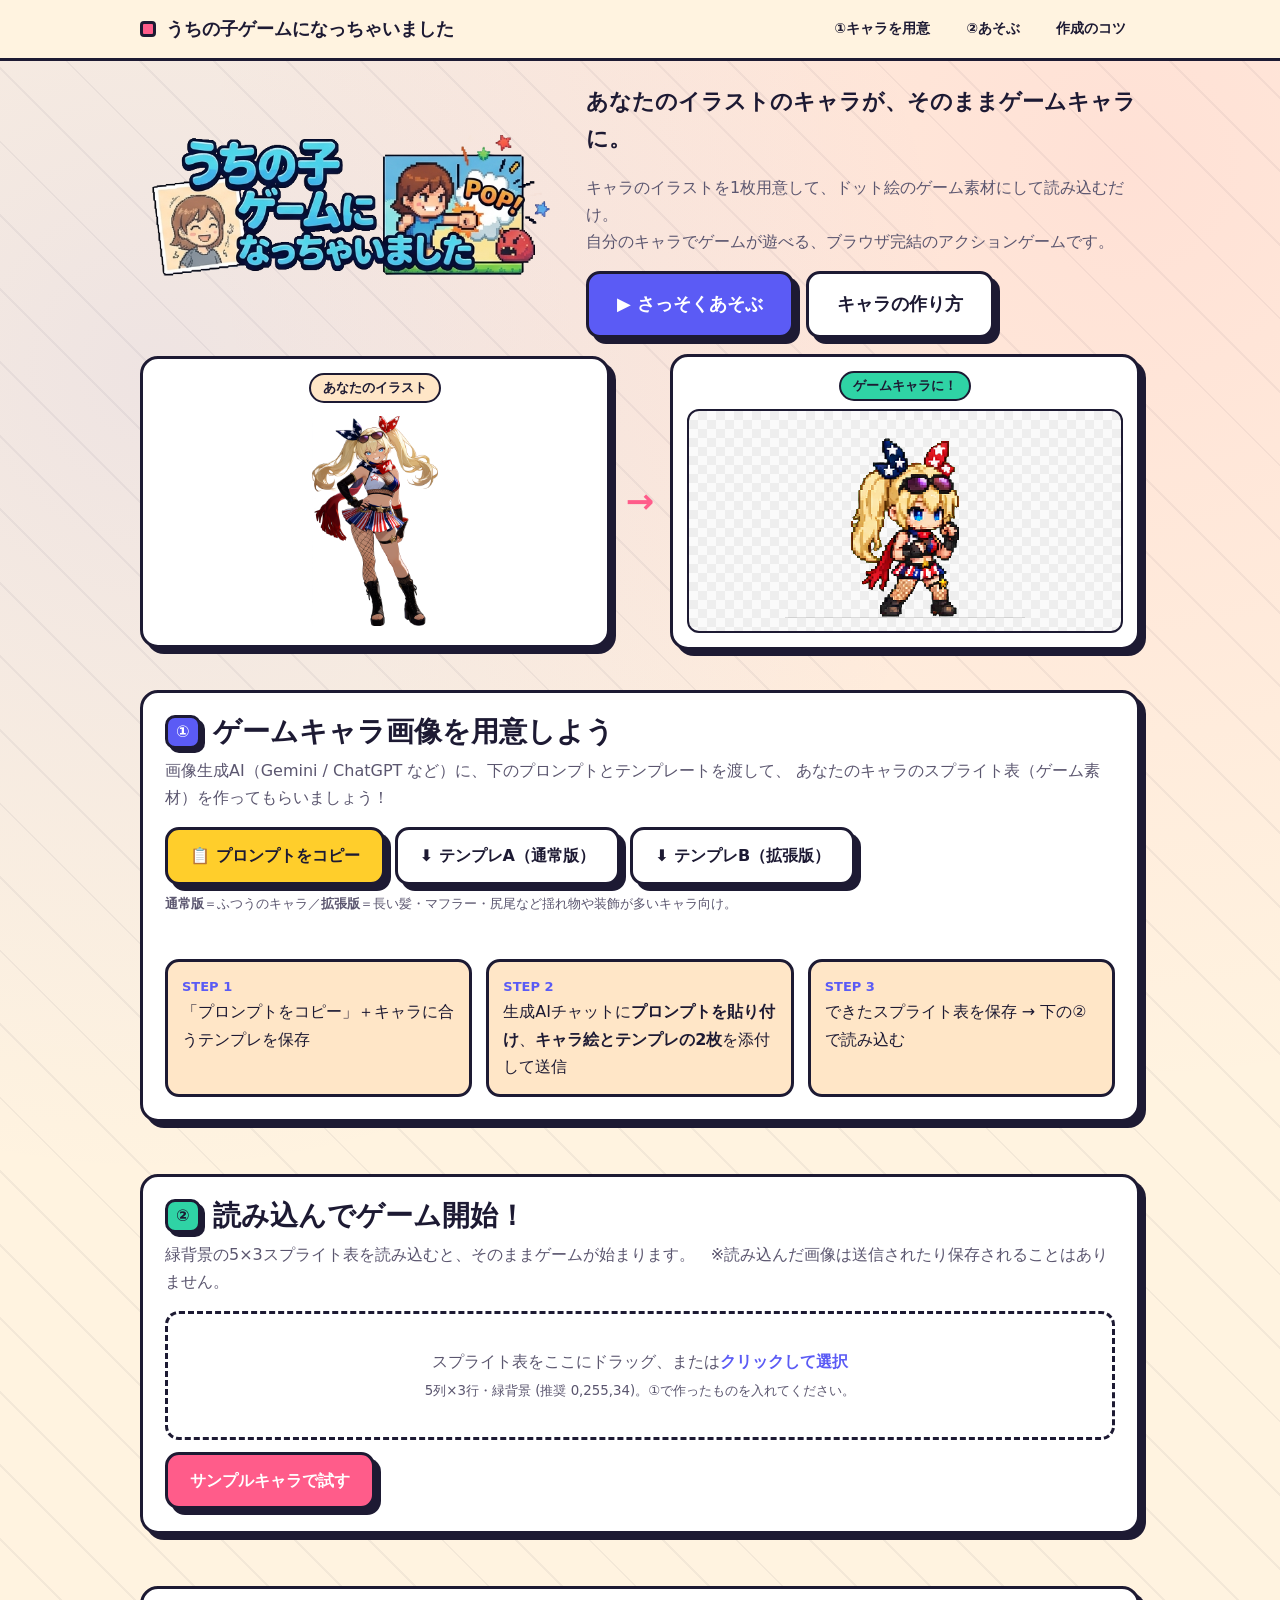
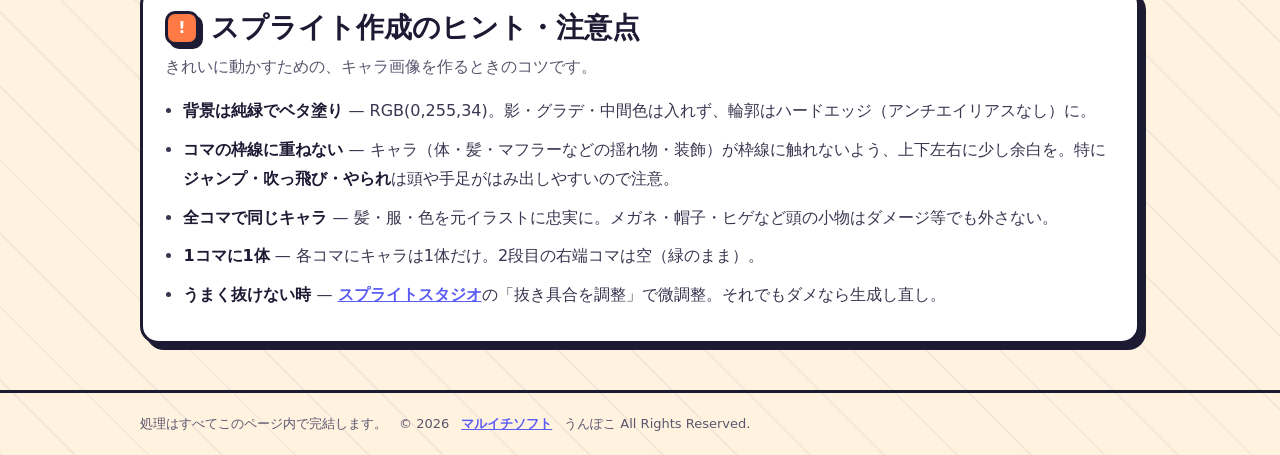
==== index.html @ a459fc70 "Initial commit: うちの子ゲームになっちゃいました ブラウザ完結のスプライト抽出型アクションゲーム＋スプライトスタジオ。 ES module 構成。スマホ向けタッチ操作パッド対応。  C" ====
<!DOCTYPE html>
<html lang="ja">
<head>
<meta charset="UTF-8">
<meta name="viewport" content="width=device-width, initial-scale=1.0">
<title>うちの子ゲームになっちゃいました</title>
<link rel="stylesheet" href="theme.css">
</head>
<body>

<!-- ===== ヘッダ ===== -->
<header class="topbar" id="siteHeader">
  <div class="wrap">
    <div class="brand"><span class="dot"></span>うちの子ゲームになっちゃいました</div>
    <nav class="nav">
      <a href="#prepare">①キャラを用意</a>
      <a href="#play">②あそぶ</a>
      <a href="#help">作成のコツ</a>
    </nav>
  </div>
</header>

<!-- ===== ランディング（読み込み前） ===== -->
<main id="landing">
  <!-- ヒーロー -->
  <section class="hero"><div class="wrap">
    <div class="hero-top">
      <div id="heroLogo">
        <div class="hero-logo-fallback"><span class="a">うちの子</span><span class="b">ゲームになっちゃいました</span></div>
      </div>
      <div class="hero-copy">
        <div class="tag">あなたのイラストのキャラが、そのままゲームキャラに。</div>
        <p class="muted">
          キャラのイラストを1枚用意して、ドット絵のゲーム素材にして読み込むだけ。<br>
          自分のキャラでゲームが遊べる、ブラウザ完結のアクションゲームです。
        </p>
        <div class="hero-cta">
          <a href="#play" class="btn blue lg">▶ さっそくあそぶ</a>
          <a href="#prepare" class="btn ghost lg">キャラの作り方</a>
        </div>
      </div>
    </div>

    <div class="ba">
      <div class="ba-card"><span class="label">あなたのイラスト</span>
        <div id="heroIllust" class="ba-illust">（見本イラスト）</div>
      </div>
      <div class="ba-arrow">→</div>
      <div class="ba-card after"><span class="label">ゲームキャラに！</span>
        <div class="ba-stage"><canvas id="heroSprite" width="240" height="220"></canvas></div>
      </div>
    </div>
  </div></section>

  <!-- ① キャラ画像を用意しよう -->
  <section id="prepare"><div class="wrap">
    <div class="card">
      <div class="sec-head"><span class="badge">①</span><h2>ゲームキャラ画像を用意しよう</h2></div>
      <p class="muted" style="margin-top:4px">
        画像生成AI（Gemini / ChatGPT など）に、下のプロンプトとテンプレートを渡して、
        あなたのキャラのスプライト表（ゲーム素材）を作ってもらいましょう！
      </p>
      <div class="btnrow">
        <button id="copyPromptLand" class="btn">📋 プロンプトをコピー</button>
        <button id="dlTplA" class="btn ghost">⬇ テンプレA（通常版）</button>
        <button id="dlTplB" class="btn ghost">⬇ テンプレB（拡張版）</button>
      </div>
      <p class="muted" style="font-size:13px;margin-top:8px">
        <b>通常版</b>＝ふつうのキャラ／<b>拡張版</b>＝長い髪・マフラー・尻尾など揺れ物や装飾が多いキャラ向け。</p>
      <div id="landStatus" class="status"></div>
      <div class="steps">
        <div class="step"><div class="n">STEP 1</div>「プロンプトをコピー」＋キャラに合うテンプレを保存</div>
        <div class="step"><div class="n">STEP 2</div>生成AIチャットに<b>プロンプトを貼り付け</b>、<b>キャラ絵とテンプレの2枚</b>を添付して送信</div>
        <div class="step"><div class="n">STEP 3</div>できたスプライト表を保存 → 下の②で読み込む</div>
      </div>
    </div>
  </div></section>

  <!-- ② 読み込んでゲーム開始 -->
  <section id="play"><div class="wrap">
    <div class="card">
      <div class="sec-head"><span class="badge" style="background:var(--mint);color:var(--ink)">②</span><h2>読み込んでゲーム開始！</h2></div>
      <p class="muted" style="margin-top:4px">緑背景の5×3スプライト表を読み込むと、そのままゲームが始まります。　※読み込んだ画像は送信されたり保存されることはありません。</p>
      <div id="drop" class="drop" style="margin-top:12px">
        スプライト表をここにドラッグ、または<b>クリックして選択</b><br>
        <small>5列×3行・緑背景 (推奨 0,255,34)。①で作ったものを入れてください。</small>
      </div>
      <input type="file" id="file" accept="image/*">
      <div style="margin-top:12px"><button id="useDefault" class="btn pink">サンプルキャラで試す</button></div>
    </div>
  </div></section>

  <!-- スプライト作成のヒント -->
  <section id="help"><div class="wrap">
    <div class="card">
      <div class="sec-head"><span class="badge" style="background:var(--coral)">!</span><h2>スプライト作成のヒント・注意点</h2></div>
      <p class="muted" style="margin-top:2px">きれいに動かすための、キャラ画像を作るときのコツです。</p>
      <ul class="tips">
        <li><b>背景は純緑でベタ塗り</b> — RGB(0,255,34)。影・グラデ・中間色は入れず、輪郭はハードエッジ（アンチエイリアスなし）に。</li>
        <li><b>コマの枠線に重ねない</b> — キャラ（体・髪・マフラーなどの揺れ物・装飾）が枠線に触れないよう、上下左右に少し余白を。特に<b>ジャンプ・吹っ飛び・やられ</b>は頭や手足がはみ出しやすいので注意。</li>
        <li><b>全コマで同じキャラ</b> — 髪・服・色を元イラストに忠実に。メガネ・帽子・ヒゲなど頭の小物はダメージ等でも外さない。</li>
        <li><b>1コマに1体</b> — 各コマにキャラは1体だけ。2段目の右端コマは空（緑のまま）。</li>
        <li><b>うまく抜けない時</b> — <a href="studio.html">スプライトスタジオ</a>の「抜き具合を調整」で微調整。それでもダメなら生成し直し。</li>
      </ul>
    </div>
  </div></section>
</main>

<!-- ===== ゲーム画面（読み込み後に表示） ===== -->
<div id="stageWrap"><div class="wrap">
  <canvas id="stage" width="800" height="450"></canvas>
  <div class="game-hint">
    <span class="key">←</span><span class="key">→</span> 移動
    <span class="key">↑</span> ジャンプ
    <span class="key">↓</span> しゃがみ
    <span class="key">Z</span> 弱
    <span class="key">X</span> 強
    <span class="key">P</span> 練習
    <span class="key">M</span> ミュート
    <span class="key">Esc</span> メニュー
  </div>
</div></div>

<footer class="foot" id="siteFooter"><div class="wrap">
  <span>処理はすべてこのページ内で完結します。</span>
  © 2026 <a href="https://ichinoji-maruichi.github.io/">マルイチソフト</a>うんぽこ All Rights Reserved.
</div></footer>

<script type="module" src="src/main.js"></script>
<script type="module" src="src/landing.js"></script>
</body>
</html>
---- theme.css ----
/* ===================== ネオレトロ・デザインシステム ===================== */
/* ポップ&カラフル + 太い輪郭 + ハードシャドウ（ネオブルータリズム寄り） */
:root{
  --bg:#fff3e0;            /* 温かいクリーム */
  --bg2:#ffe6c7;
  --ink:#1d1a33;           /* 近黒（輪郭・文字） */
  --card:#ffffff;
  --accent:#5b5bf5;        /* 青紫 */
  --accent2:#ff5c8a;       /* ピンク */
  --accent3:#ffce2b;       /* イエロー */
  --mint:#2fd3a5;          /* ミント */
  --coral:#ff7a45;         /* コーラル */
  --line:#1d1a33;
  --radius:18px;
  --shadow:6px 6px 0 var(--ink);
  --shadow-sm:4px 4px 0 var(--ink);
  --font:"Hiragino Kaku Gothic ProN","Yu Gothic UI",-apple-system,"Segoe UI",system-ui,sans-serif;
}
*{box-sizing:border-box}
html,body{margin:0}
/* ベース(クリーム＋斜めライン)は root(html) に敷く。
   body に置くと canvas へ伝播して body 末尾で継ぎ目が出るため。 */
html{
  background:
    repeating-linear-gradient(45deg, rgba(29,26,51,.05) 0 2px, transparent 2px 52px),
    var(--bg);
}
body{
  background:
    radial-gradient(circle at 12% 18%, rgba(91,91,245,.10), transparent 40%),
    radial-gradient(circle at 88% 8%, rgba(255,92,138,.12), transparent 42%);
  color:var(--ink); font-family:var(--font); font-size:16px; line-height:1.7;
  -webkit-font-smoothing:antialiased;
}
img{max-width:100%}
canvas{image-rendering:pixelated}
a{color:var(--accent);font-weight:700}

.wrap{max-width:1040px;margin:0 auto;padding:0 20px}

/* ゲーム中: 斜めライン・放射グラデを消して無地クリームに */
html.game-active{ background:var(--bg); }
body.game-active{ background:none; }

/* ---- ヘッダ ---- */
.topbar{position:sticky;top:0;z-index:20;background:var(--bg);
  border-bottom:3px solid var(--ink);}
.topbar .wrap{display:flex;align-items:center;gap:14px;height:58px}
.brand{display:flex;align-items:center;gap:10px;font-weight:900;font-size:18px}
.brand .dot{width:16px;height:16px;background:var(--accent2);border:3px solid var(--ink);border-radius:4px}
.nav{margin-left:auto;display:flex;gap:8px;flex-wrap:wrap}
.nav a{padding:6px 12px;border:2px solid transparent;border-radius:10px;text-decoration:none;color:var(--ink);font-weight:800;font-size:14px}
.nav a:hover{border-color:var(--ink);background:#fff}

/* ---- ボタン ---- */
.btn{display:inline-flex;align-items:center;gap:8px;font:inherit;font-weight:900;
  padding:12px 22px;cursor:pointer;color:var(--ink);background:var(--accent3);
  border:3px solid var(--ink);border-radius:14px;box-shadow:var(--shadow);
  transition:transform .05s, box-shadow .05s;text-decoration:none}
.btn:hover{transform:translate(-1px,-1px);box-shadow:8px 8px 0 var(--ink)}
.btn:active{transform:translate(4px,4px);box-shadow:2px 2px 0 var(--ink)}
.btn.blue{background:var(--accent);color:#fff}
.btn.pink{background:var(--accent2);color:#fff}
.btn.mint{background:var(--mint)}
.btn.ghost{background:#fff}
.btn.lg{padding:15px 28px;font-size:18px}
.btn:disabled{opacity:.5;cursor:default;box-shadow:var(--shadow-sm)}

/* ---- カード/セクション ---- */
.card{background:var(--card);border:3px solid var(--ink);border-radius:var(--radius);
  box-shadow:var(--shadow);padding:22px}
section{padding:26px 0}
.sec-head{display:flex;align-items:center;gap:12px;margin:0 0 8px}
.badge{display:inline-grid;place-items:center;min-width:34px;height:34px;padding:0 8px;
  font-weight:900;color:#fff;background:var(--accent);border:3px solid var(--ink);
  border-radius:10px;box-shadow:var(--shadow-sm)}
h1,h2,h3{line-height:1.2;margin:0}
h2{font-size:28px;font-weight:900}
h3{font-size:19px;font-weight:900}
.muted{color:#5b566f}
.pill{display:inline-block;background:var(--bg2);border:2px solid var(--ink);
  border-radius:999px;padding:2px 12px;font-size:13px;font-weight:800;margin:2px}

/* ---- ヒーロー ---- */
.hero{padding:22px 0 14px}
.hero-top{display:flex;align-items:center;gap:26px;flex-wrap:wrap}
.hero-top #heroLogo{flex:0 0 auto}
.hero-copy{flex:1 1 300px;min-width:280px}
.hero-logo{max-width:420px;width:100%}
.hero-logo-fallback{font-size:40px;font-weight:900;letter-spacing:.01em;line-height:1.05;
  display:inline-block;padding:8px 4px}
.hero-logo-fallback .a{color:var(--accent)} .hero-logo-fallback .b{color:var(--accent2)}
.tag{font-size:22px;font-weight:900;margin:0 0 6px}
.hero-cta{display:flex;gap:12px;flex-wrap:wrap;margin-top:16px}

/* before → after */
.ba{display:flex;align-items:center;gap:16px;flex-wrap:wrap;margin-top:16px}
.ba-card{flex:1;min-width:210px;background:var(--card);border:3px solid var(--ink);
  border-radius:var(--radius);box-shadow:var(--shadow);padding:14px;text-align:center}
.ba-card .label{display:inline-block;font-weight:900;font-size:13px;margin-bottom:8px;
  padding:2px 12px;border:2px solid var(--ink);border-radius:999px;background:var(--bg2)}
.ba-card.after .label{background:var(--mint)}
.ba-stage{background:
    linear-gradient(45deg,#eee 25%,transparent 25%,transparent 75%,#eee 75%) 0 0/18px 18px,
    linear-gradient(45deg,#eee 25%,#fafafa 25%,#fafafa 75%,#eee 75%) 9px 9px/18px 18px;
  background-color:#fafafa;border:2px solid var(--ink);border-radius:12px;
  display:grid;place-items:center;min-height:220px;overflow:hidden}
.ba-illust{min-height:220px;display:grid;place-items:center;color:#8a85a0;font-weight:800}
.ba-arrow{font-size:34px;font-weight:900;color:var(--accent2);transform:rotate(0deg)}
@media(max-width:560px){ .ba-arrow{transform:rotate(90deg)} }

/* ---- ステップ（作り方） ---- */
.steps{display:grid;grid-template-columns:repeat(3,1fr);gap:14px;margin-top:16px}
.step{background:var(--bg2);border:3px solid var(--ink);border-radius:14px;padding:14px}
.step .n{font-weight:900;color:var(--accent);font-size:13px}
@media(max-width:720px){ .steps{grid-template-columns:1fr} }

.btnrow{display:flex;gap:10px;flex-wrap:wrap;margin-top:6px}
.status{font-size:13px;color:#5b566f;margin-top:10px;min-height:1.2em}

/* ---- ローダー（②） ---- */
.drop{padding:34px 18px;text-align:center;color:#5b566f;cursor:pointer;
  background:#fff;border:3px dashed var(--ink);border-radius:14px;transition:background .1s}
.drop.hot{background:var(--bg2)}
.drop b{color:var(--accent)}
input[type=file]{display:none}

/* ---- スプライト作成のヒント ---- */
.tips{margin:12px 0 0;padding-left:1.15em;line-height:1.85}
.tips li{margin-bottom:9px;color:#3a3550}
.tips b{color:var(--ink)}

/* ---- ヘルプ（操作） ---- */
.keys-grid{display:grid;grid-template-columns:auto 1fr;gap:8px 16px;align-items:center;margin-top:8px}
.key{display:inline-block;background:#fff;border:2px solid var(--ink);border-radius:8px;
  padding:2px 10px;font-weight:900;font-family:ui-monospace,monospace;box-shadow:2px 2px 0 var(--ink)}

/* ---- ゲーム画面（読み込み後） ---- */
#stageWrap{display:none;padding:26px 0}
#stage{width:100%;max-width:900px;display:block;margin:0 auto;background:#0f1420;
  border:4px solid var(--ink);border-radius:14px;box-shadow:var(--shadow)}
.game-hint{max-width:900px;margin:12px auto 0;color:#5b566f;font-size:13px;line-height:1.9;text-align:center}
.game-hint .key{font-size:12px;margin:2px}

/* ---- タッチ操作パッド(スマホのみ) ---- */
/* 既定は非表示。タッチ端末(has-touch)でゲーム中(game-active)のときだけ出す。 */
#touchpad{display:none}
body.has-touch .game-hint{display:none}          /* キーボードのヒントはスマホでは邪魔 */
body.has-touch.game-active #touchpad{
  display:flex;justify-content:space-between;align-items:flex-end;
  position:fixed;left:0;right:0;bottom:0;z-index:50;
  padding:14px 18px calc(14px + env(safe-area-inset-bottom));
  pointer-events:none;               /* 隙間はタップを canvas(=開始)に通す */
}
#touchpad .tp-dpad,#touchpad .tp-actions{pointer-events:auto}
#touchpad .tp-dpad{
  display:grid;grid-template-columns:repeat(3,52px);grid-template-rows:repeat(3,52px);gap:6px;
}
.tp-up{grid-column:2;grid-row:1}
.tp-left{grid-column:1;grid-row:2}
.tp-right{grid-column:3;grid-row:2}
.tp-down{grid-column:2;grid-row:3}
#touchpad .tp-actions{display:flex;align-items:center;gap:16px}
.tp-btn{
  touch-action:none;user-select:none;-webkit-user-select:none;-webkit-tap-highlight-color:transparent;
  display:flex;align-items:center;justify-content:center;
  font-weight:900;font-size:22px;color:var(--ink);cursor:pointer;
  background:rgba(255,255,255,.78);border:3px solid var(--ink);border-radius:14px;
  box-shadow:2px 2px 0 var(--ink);opacity:.9;
}
.tp-btn.tp-light,.tp-btn.tp-heavy{width:74px;height:74px;border-radius:50%;font-size:24px}
.tp-btn.tp-light{background:var(--mint)}
.tp-btn.tp-heavy{background:var(--coral)}
.tp-btn.is-on{transform:translate(2px,2px);box-shadow:none;opacity:1;filter:brightness(1.08)}

.foot{border-top:3px solid var(--ink);margin-top:20px}
.foot .wrap{padding:20px;color:#5b566f;font-size:13px;display:flex;gap:12px;flex-wrap:wrap;align-items:center}
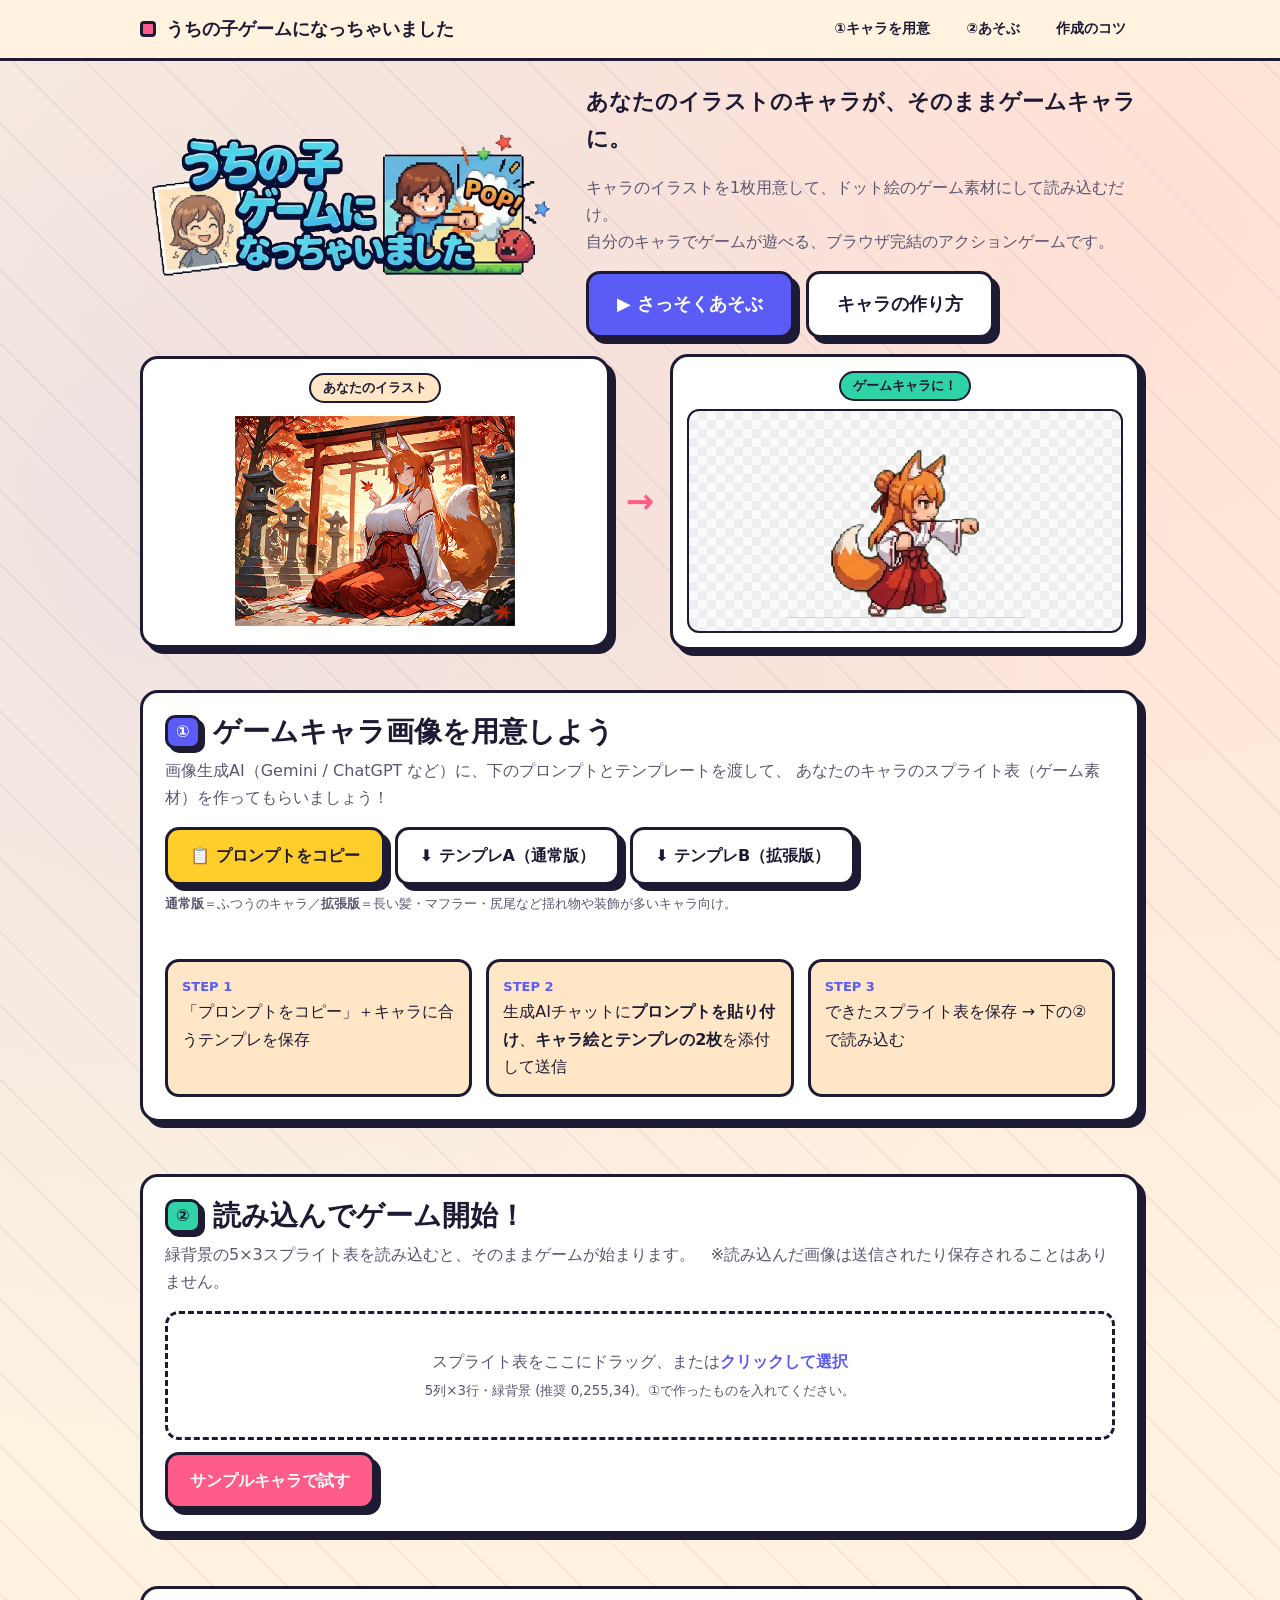
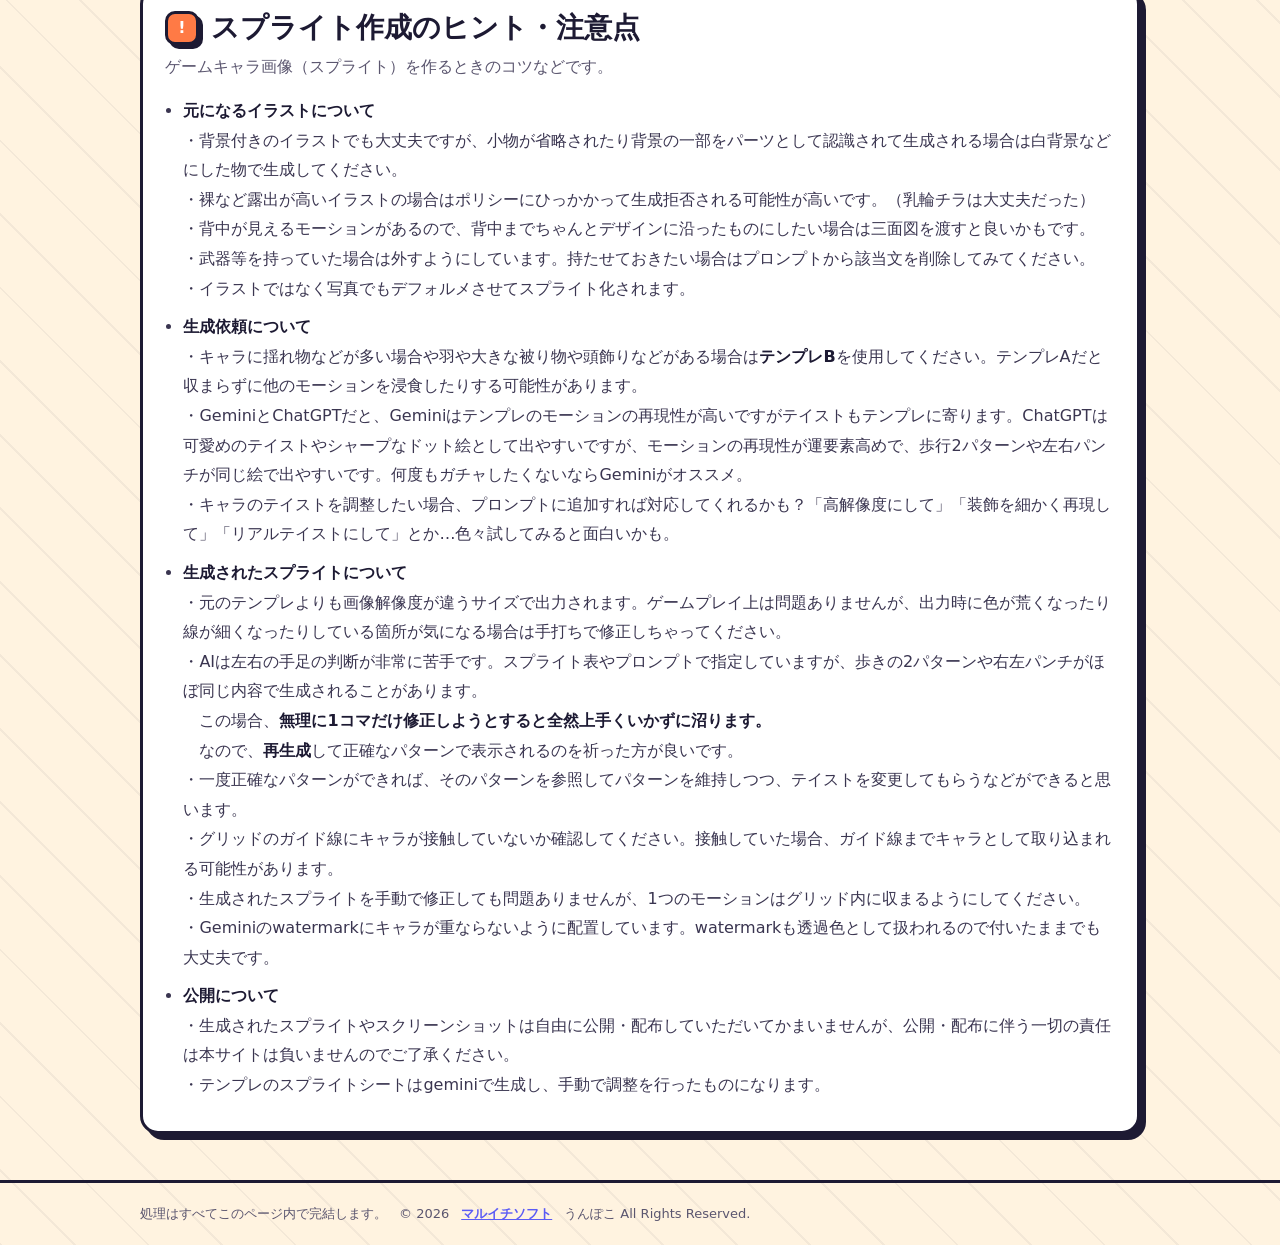
==== commit 11fa7e08: "アップデート ・ジャンプアッパー ・仮想パッド ・etc" ====
--- a/index.html
+++ b/index.html
@@ -94,13 +94,30 @@
   <section id="help"><div class="wrap">
     <div class="card">
       <div class="sec-head"><span class="badge" style="background:var(--coral)">!</span><h2>スプライト作成のヒント・注意点</h2></div>
-      <p class="muted" style="margin-top:2px">きれいに動かすための、キャラ画像を作るときのコツです。</p>
+      <p class="muted" style="margin-top:2px">ゲームキャラ画像（スプライト）を作るときのコツなどです。</p>
       <ul class="tips">
-        <li><b>背景は純緑でベタ塗り</b> — RGB(0,255,34)。影・グラデ・中間色は入れず、輪郭はハードエッジ（アンチエイリアスなし）に。</li>
-        <li><b>コマの枠線に重ねない</b> — キャラ（体・髪・マフラーなどの揺れ物・装飾）が枠線に触れないよう、上下左右に少し余白を。特に<b>ジャンプ・吹っ飛び・やられ</b>は頭や手足がはみ出しやすいので注意。</li>
-        <li><b>全コマで同じキャラ</b> — 髪・服・色を元イラストに忠実に。メガネ・帽子・ヒゲなど頭の小物はダメージ等でも外さない。</li>
-        <li><b>1コマに1体</b> — 各コマにキャラは1体だけ。2段目の右端コマは空（緑のまま）。</li>
-        <li><b>うまく抜けない時</b> — <a href="studio.html">スプライトスタジオ</a>の「抜き具合を調整」で微調整。それでもダメなら生成し直し。</li>
+        <li><b>元になるイラストについて</b><br>
+        ・背景付きのイラストでも大丈夫ですが、小物が省略されたり背景の一部をパーツとして認識されて生成される場合は白背景などにした物で生成してください。<br>
+        ・裸など露出が高いイラストの場合はポリシーにひっかかって生成拒否される可能性が高いです。（乳輪チラは大丈夫だった）<br>
+        ・背中が見えるモーションがあるので、背中までちゃんとデザインに沿ったものにしたい場合は三面図を渡すと良いかもです。<br>
+        ・武器等を持っていた場合は外すようにしています。持たせておきたい場合はプロンプトから該当文を削除してみてください。<br>
+        ・イラストではなく写真でもデフォルメさせてスプライト化されます。</li>
+        <li><b>生成依頼について</b><br>
+        ・キャラに揺れ物などが多い場合や羽や大きな被り物や頭飾りなどがある場合は<b>テンプレB</b>を使用してください。テンプレAだと収まらずに他のモーションを浸食したりする可能性があります。<br>
+        ・GeminiとChatGPTだと、Geminiはテンプレのモーションの再現性が高いですがテイストもテンプレに寄ります。ChatGPTは可愛めのテイストやシャープなドット絵として出やすいですが、モーションの再現性が運要素高めで、歩行2パターンや左右パンチが同じ絵で出やすいです。何度もガチャしたくないならGeminiがオススメ。<br>
+        ・キャラのテイストを調整したい場合、プロンプトに追加すれば対応してくれるかも？「高解像度にして」「装飾を細かく再現して」「リアルテイストにして」とか…色々試してみると面白いかも。</li>
+        <li><b>生成されたスプライトについて</b><br>
+        ・元のテンプレよりも画像解像度が違うサイズで出力されます。ゲームプレイ上は問題ありませんが、出力時に色が荒くなったり線が細くなったりしている箇所が気になる場合は手打ちで修正しちゃってください。<br>
+        ・AIは左右の手足の判断が非常に苦手です。スプライト表やプロンプトで指定していますが、歩きの2パターンや右左パンチがほぼ同じ内容で生成されることがあります。<br>
+        　この場合、<b>無理に1コマだけ修正しようとすると全然上手くいかずに沼ります。</b><br>
+        　なので、<b>再生成</b>して正確なパターンで表示されるのを祈った方が良いです。<br>
+        ・一度正確なパターンができれば、そのパターンを参照してパターンを維持しつつ、テイストを変更してもらうなどができると思います。<br>
+        ・グリッドのガイド線にキャラが接触していないか確認してください。接触していた場合、ガイド線までキャラとして取り込まれる可能性があります。<br>
+        ・生成されたスプライトを手動で修正しても問題ありませんが、1つのモーションはグリッド内に収まるようにしてください。<br>
+        ・Geminiのwatermarkにキャラが重ならないように配置しています。watermarkも透過色として扱われるので付いたままでも大丈夫です。</li>
+        <li><b>公開について</b><br>
+        ・生成されたスプライトやスクリーンショットは自由に公開・配布していただいてかまいませんが、公開・配布に伴う一切の責任は本サイトは負いませんのでご了承ください。<br>
+        ・テンプレのスプライトシートはgeminiで生成し、手動で調整を行ったものになります。</li>
       </ul>
     </div>
   </div></section>
@@ -115,6 +132,7 @@
     <span class="key">↓</span> しゃがみ
     <span class="key">Z</span> 弱
     <span class="key">X</span> 強
+    <span class="key">↑</span>+<span class="key">Z</span> ジャンプアッパー
     <span class="key">P</span> 練習
     <span class="key">M</span> ミュート
     <span class="key">Esc</span> メニュー
--- a/theme.css
+++ b/theme.css
@@ -152,14 +152,28 @@
   padding:14px 18px calc(14px + env(safe-area-inset-bottom));
   pointer-events:none;               /* 隙間はタップを canvas(=開始)に通す */
 }
-#touchpad .tp-dpad,#touchpad .tp-actions{pointer-events:auto}
-#touchpad .tp-dpad{
-  display:grid;grid-template-columns:repeat(3,52px);grid-template-rows:repeat(3,52px);gap:6px;
-}
-.tp-up{grid-column:2;grid-row:1}
-.tp-left{grid-column:1;grid-row:2}
-.tp-right{grid-column:3;grid-row:2}
-.tp-down{grid-column:2;grid-row:3}
+#touchpad .tp-stick,#touchpad .tp-actions{pointer-events:auto}
+/* 仮想スティック: 左側の広い領域。触れた点に base が出て knob が指を追う。 */
+#touchpad .tp-stick{
+  position:relative;flex:1 1 auto;align-self:stretch;
+  min-height:170px;margin-right:12px;
+  touch-action:none;user-select:none;-webkit-user-select:none;-webkit-tap-highlight-color:transparent;
+}
+/* 触れていない間の定位置(home)。触れると JS が left/top を上書きして指の位置へ移動。 */
+#touchpad .tp-stick-base{
+  display:block;position:absolute;left:74px;top:50%;width:104px;height:104px;
+  transform:translate(-50%,-50%);
+  border:3px solid var(--ink);border-radius:50%;
+  background:rgba(255,255,255,.28);box-shadow:2px 2px 0 var(--ink);
+  opacity:.55;                       /* 待機中は控えめに */
+}
+#touchpad .tp-stick.is-dragging .tp-stick-base{ opacity:.95; }  /* 操作中ははっきり */
+#touchpad .tp-stick-knob{
+  position:absolute;left:50%;top:50%;width:54px;height:54px;
+  transform:translate(-50%,-50%);
+  border:3px solid var(--ink);border-radius:50%;
+  background:rgba(255,255,255,.9);box-shadow:2px 2px 0 var(--ink);
+}
 #touchpad .tp-actions{display:flex;align-items:center;gap:16px}
 .tp-btn{
   touch-action:none;user-select:none;-webkit-user-select:none;-webkit-tap-highlight-color:transparent;
@@ -173,5 +187,57 @@
 .tp-btn.tp-heavy{background:var(--coral)}
 .tp-btn.is-on{transform:translate(2px,2px);box-shadow:none;opacity:1;filter:brightness(1.08)}
 
+/* スマホのゲーム中はサイトのヘッダ/フッタを確実に隠す(no-scroll・没入) */
+body.has-touch.game-active #siteHeader,
+body.has-touch.game-active #siteFooter{ display:none !important; }
+
+/* システムボタン(右上): あそび方 / 練習 / メニュー */
+#tp-sys{ display:none; }
+body.has-touch.game-active #tp-sys{
+  display:flex;gap:8px;z-index:55;
+  position:fixed;right:12px;top:calc(10px + env(safe-area-inset-top));
+}
+/* システムボタンの分だけゲーム表示(canvas)を下げ、canvas内のSCORE等と重ならないように */
+body.has-touch.game-active #stageWrap{ padding-top:calc(64px + env(safe-area-inset-top)); }
+.tp-sysbtn{
+  touch-action:none;user-select:none;-webkit-user-select:none;-webkit-tap-highlight-color:transparent;
+  font:inherit;font-weight:900;font-size:13px;color:var(--ink);cursor:pointer;
+  padding:7px 11px;background:rgba(255,255,255,.82);border:3px solid var(--ink);
+  border-radius:11px;box-shadow:2px 2px 0 var(--ink);
+}
+.tp-sysbtn.tp-prac.is-on{ background:var(--accent3); }
+
+/* オーバーレイ(ガイド/メニュー) */
+#tp-overlay{ display:none; }
+#tp-overlay.show{
+  display:flex;align-items:center;justify-content:center;
+  position:fixed;inset:0;z-index:60;
+  padding:24px;background:rgba(15,20,32,.72);
+}
+#tp-overlay .tp-panel{
+  width:100%;max-width:360px;max-height:88vh;overflow:auto;
+  background:var(--card);border:3px solid var(--ink);border-radius:var(--radius);
+  box-shadow:var(--shadow);padding:18px;text-align:center;
+}
+.tp-ptitle{ font-weight:900;font-size:22px;margin-bottom:8px; }
+.tp-pscore{ font-weight:900;font-family:ui-monospace,monospace;margin-bottom:6px; }
+.tp-guide{ text-align:left;margin:6px 0 14px; }
+.tp-gline{ padding:6px 0;border-bottom:2px dashed rgba(29,26,51,.15);line-height:1.5;font-size:14px; }
+.tp-gline b{ color:var(--accent); }
+.tp-note{ color:#5b566f;font-size:12px; }
+.tp-mrow{ display:flex;flex-direction:column;gap:10px; }
+.tp-mbtn{
+  touch-action:none;user-select:none;-webkit-user-select:none;-webkit-tap-highlight-color:transparent;
+  font:inherit;font-weight:900;font-size:16px;color:var(--ink);cursor:pointer;
+  padding:13px 16px;background:#fff;border:3px solid var(--ink);
+  border-radius:13px;box-shadow:var(--shadow-sm);
+}
+.tp-mbtn.primary{ background:var(--accent3); }
+.tp-mbtn.ghost{ background:var(--bg2);font-size:14px;padding:10px 16px; }
+
+/* オーバーレイ表示中はスティック/攻撃ボタン/システムボタンを隠す */
+body.tp-modal #touchpad,
+body.tp-modal #tp-sys{ display:none !important; }
+
 .foot{border-top:3px solid var(--ink);margin-top:20px}
 .foot .wrap{padding:20px;color:#5b566f;font-size:13px;display:flex;gap:12px;flex-wrap:wrap;align-items:center}
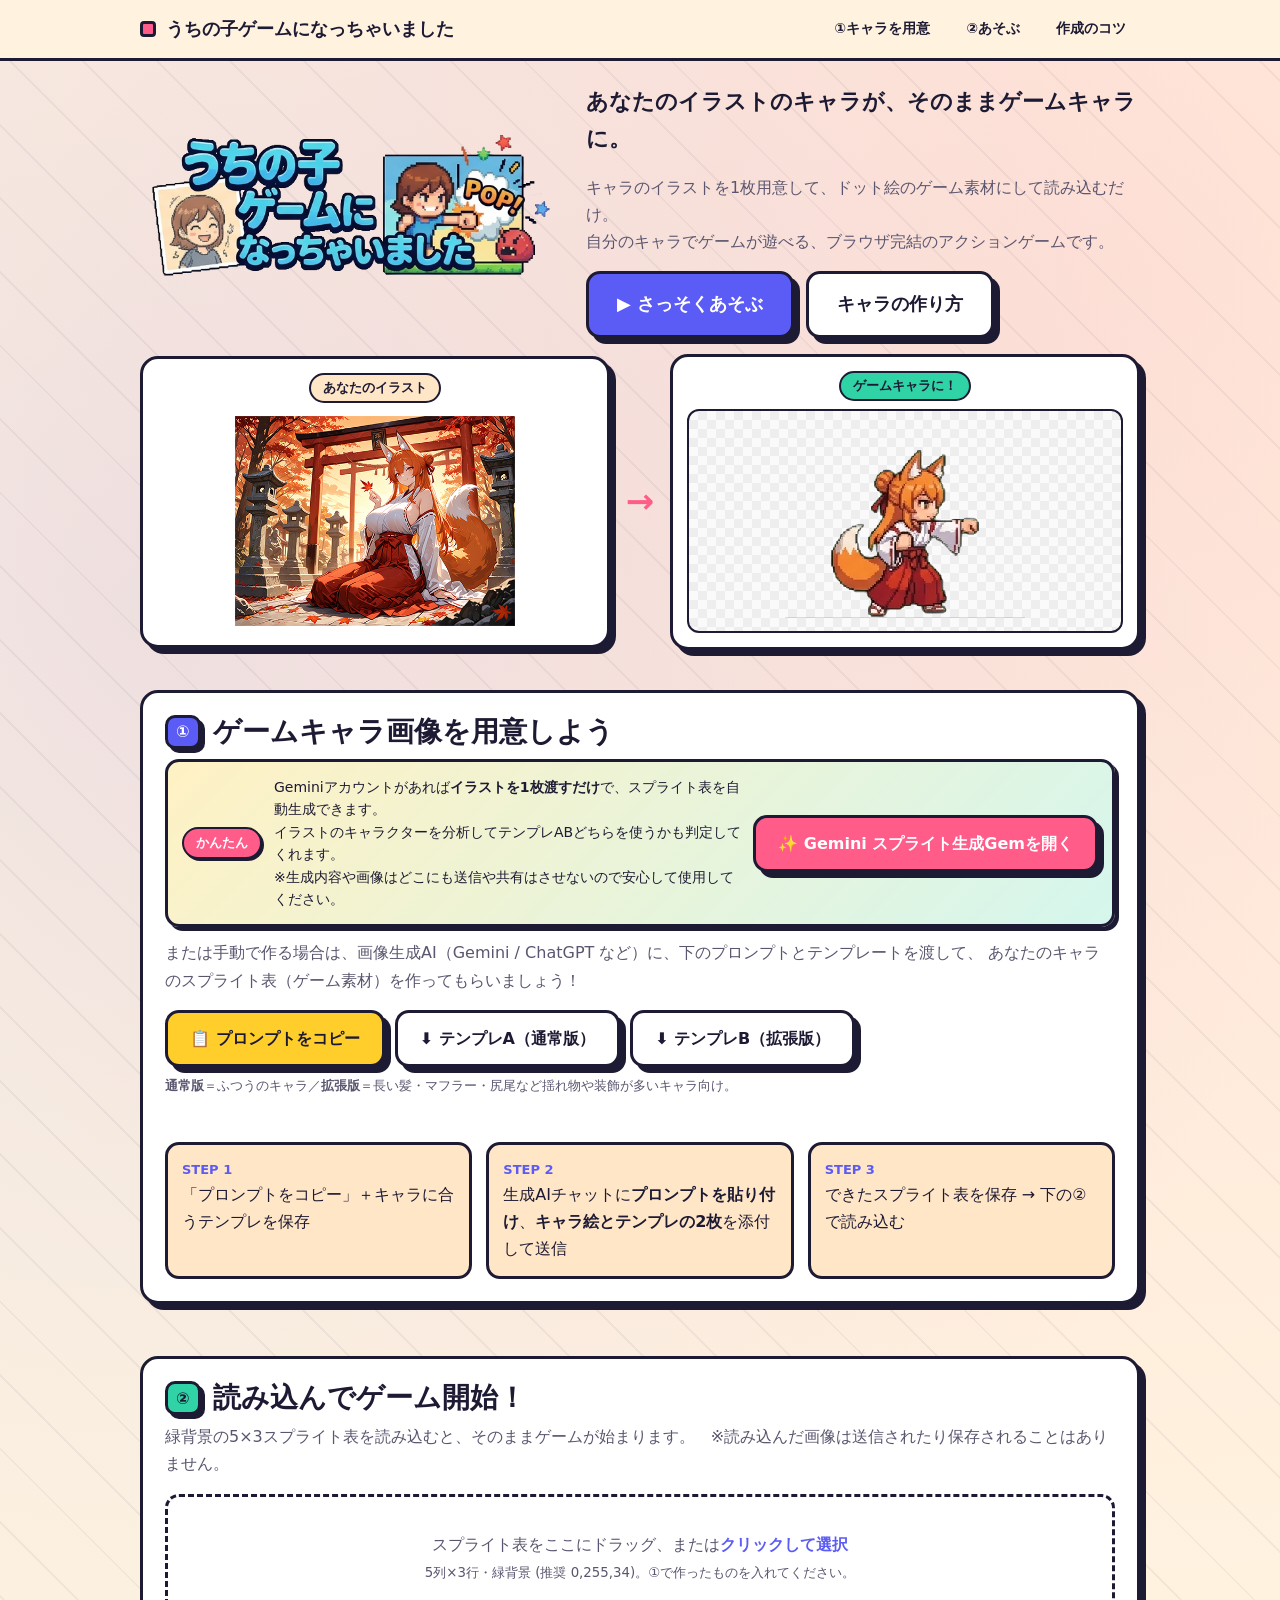
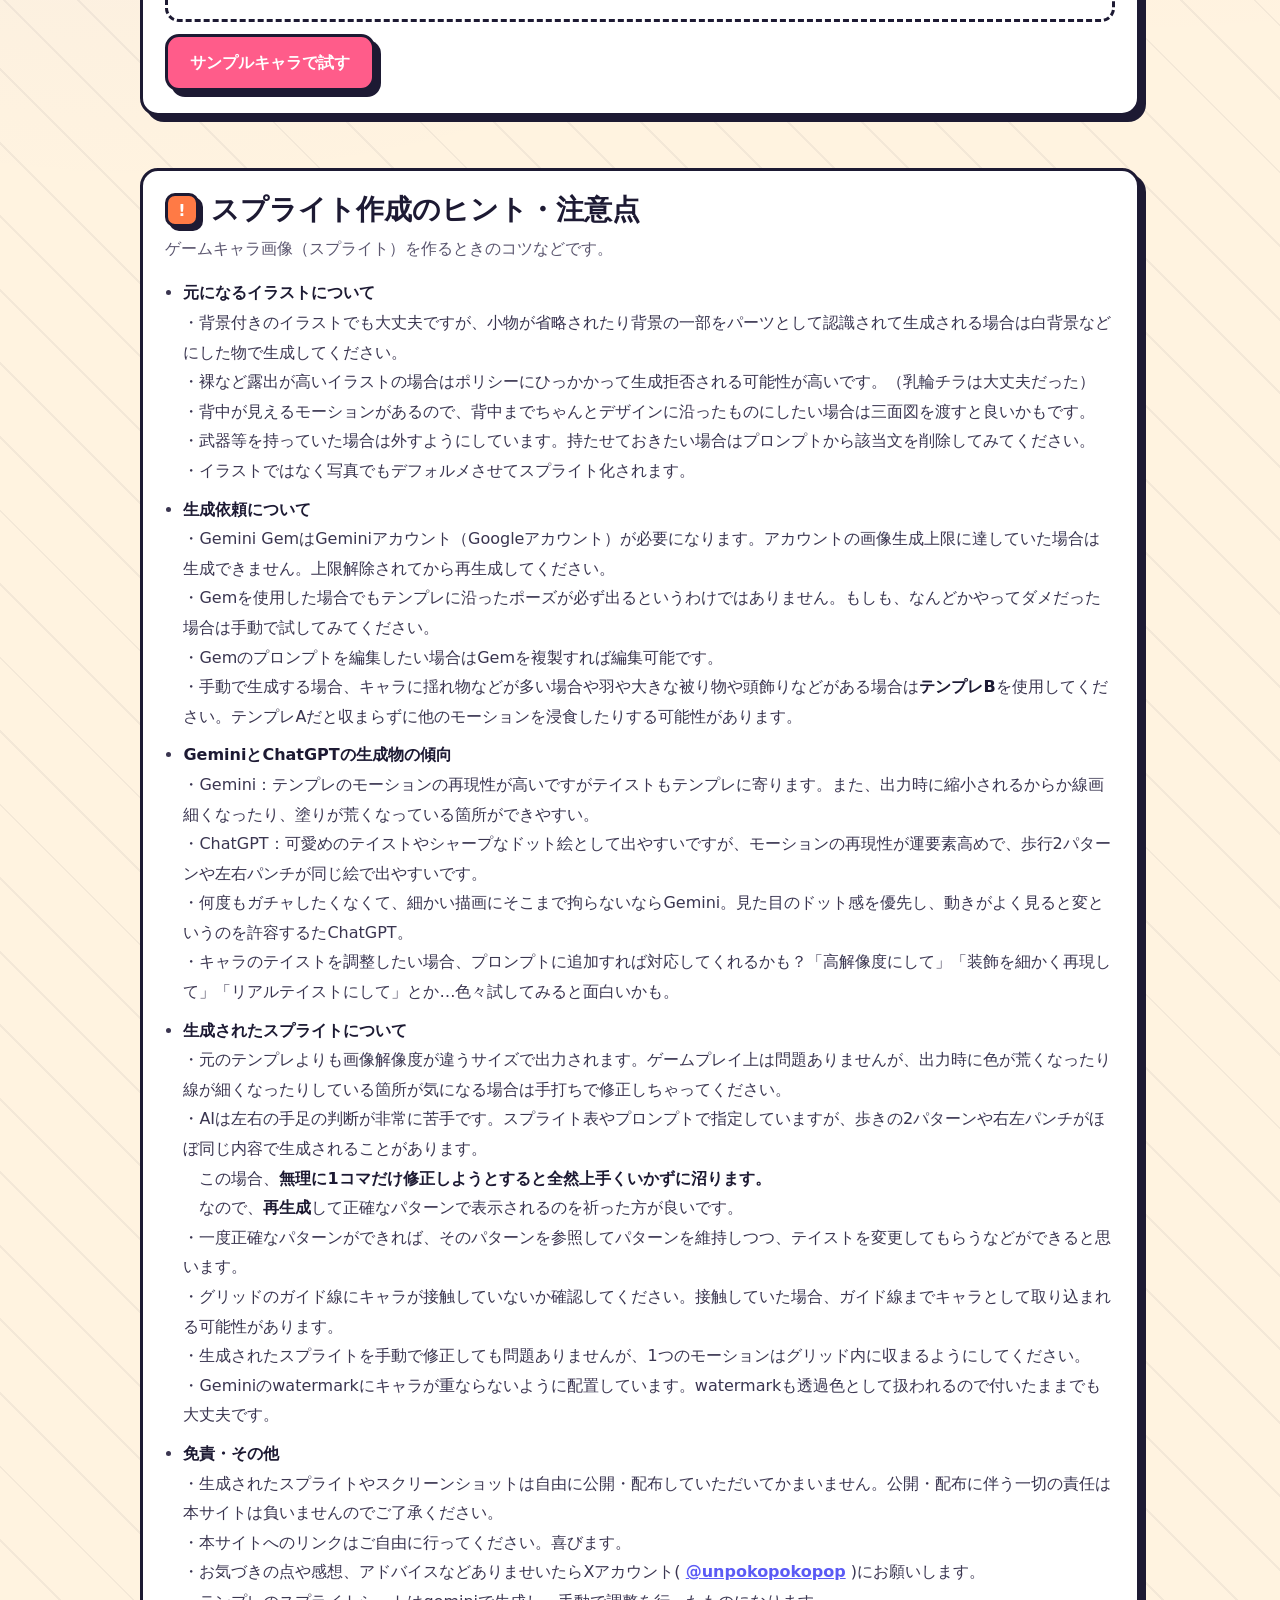
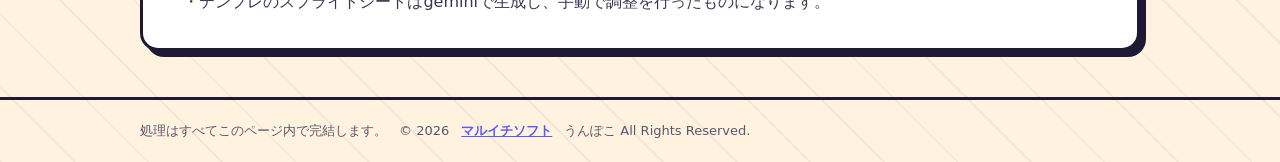
==== commit ee88d8cb: "モバイル操作の刷新とジャンプアッパー等の追加 - スプライト: 2段目5コマ目に jump_upper を追加、強攻撃3をアッパー→左キック化(当たり判定も調整)。テンプレ/デフォルト画像を更新 - " ====
--- a/index.html
+++ b/index.html
@@ -56,8 +56,21 @@
   <section id="prepare"><div class="wrap">
     <div class="card">
       <div class="sec-head"><span class="badge">①</span><h2>ゲームキャラ画像を用意しよう</h2></div>
-      <p class="muted" style="margin-top:4px">
-        画像生成AI（Gemini / ChatGPT など）に、下のプロンプトとテンプレートを渡して、
+
+      <!-- いちばん簡単: イラストを渡すだけでスプライト表を作る Gemini Gem -->
+      <div class="gem-cta">
+        <span class="gem-badge">かんたん</span>
+        <div class="gem-cta-main">
+          Geminiアカウントがあれば<b>イラストを1枚渡すだけ</b>で、スプライト表を自動生成できます。<br>
+          イラストのキャラクターを分析してテンプレABどちらを使うかも判定してくれます。<br>
+          ※生成内容や画像はどこにも送信や共有はさせないので安心して使用してください。
+        </div>
+        <a class="btn pink" href="https://gemini.google.com/gem/559983c90400?usp=sharing"
+           target="_blank" rel="noopener noreferrer">✨ Gemini スプライト生成Gemを開く</a>
+      </div>
+      
+      <p class="muted" style="margin-top:12px">
+        または手動で作る場合は、画像生成AI（Gemini / ChatGPT など）に、下のプロンプトとテンプレートを渡して、
         あなたのキャラのスプライト表（ゲーム素材）を作ってもらいましょう！
       </p>
       <div class="btnrow">
@@ -68,6 +81,9 @@
       <p class="muted" style="font-size:13px;margin-top:8px">
         <b>通常版</b>＝ふつうのキャラ／<b>拡張版</b>＝長い髪・マフラー・尻尾など揺れ物や装飾が多いキャラ向け。</p>
       <div id="landStatus" class="status"></div>
+
+
+
       <div class="steps">
         <div class="step"><div class="n">STEP 1</div>「プロンプトをコピー」＋キャラに合うテンプレを保存</div>
         <div class="step"><div class="n">STEP 2</div>生成AIチャットに<b>プロンプトを貼り付け</b>、<b>キャラ絵とテンプレの2枚</b>を添付して送信</div>
@@ -103,8 +119,14 @@
         ・武器等を持っていた場合は外すようにしています。持たせておきたい場合はプロンプトから該当文を削除してみてください。<br>
         ・イラストではなく写真でもデフォルメさせてスプライト化されます。</li>
         <li><b>生成依頼について</b><br>
-        ・キャラに揺れ物などが多い場合や羽や大きな被り物や頭飾りなどがある場合は<b>テンプレB</b>を使用してください。テンプレAだと収まらずに他のモーションを浸食したりする可能性があります。<br>
-        ・GeminiとChatGPTだと、Geminiはテンプレのモーションの再現性が高いですがテイストもテンプレに寄ります。ChatGPTは可愛めのテイストやシャープなドット絵として出やすいですが、モーションの再現性が運要素高めで、歩行2パターンや左右パンチが同じ絵で出やすいです。何度もガチャしたくないならGeminiがオススメ。<br>
+        ・Gemini GemはGeminiアカウント（Googleアカウント）が必要になります。アカウントの画像生成上限に達していた場合は生成できません。上限解除されてから再生成してください。<br>
+        ・Gemを使用した場合でもテンプレに沿ったポーズが必ず出るというわけではありません。もしも、なんどかやってダメだった場合は手動で試してみてください。<br>
+        ・Gemのプロンプトを編集したい場合はGemを複製すれば編集可能です。<br>
+        ・手動で生成する場合、キャラに揺れ物などが多い場合や羽や大きな被り物や頭飾りなどがある場合は<b>テンプレB</b>を使用してください。テンプレAだと収まらずに他のモーションを浸食したりする可能性があります。<br>
+        <li><b>GeminiとChatGPTの生成物の傾向</b><br>
+        ・Gemini：テンプレのモーションの再現性が高いですがテイストもテンプレに寄ります。また、出力時に縮小されるからか線画細くなったり、塗りが荒くなっている箇所ができやすい。<br>
+        ・ChatGPT：可愛めのテイストやシャープなドット絵として出やすいですが、モーションの再現性が運要素高めで、歩行2パターンや左右パンチが同じ絵で出やすいです。<br>
+        ・何度もガチャしたくなくて、細かい描画にそこまで拘らないならGemini。見た目のドット感を優先し、動きがよく見ると変というのを許容するたChatGPT。<br>
         ・キャラのテイストを調整したい場合、プロンプトに追加すれば対応してくれるかも？「高解像度にして」「装飾を細かく再現して」「リアルテイストにして」とか…色々試してみると面白いかも。</li>
         <li><b>生成されたスプライトについて</b><br>
         ・元のテンプレよりも画像解像度が違うサイズで出力されます。ゲームプレイ上は問題ありませんが、出力時に色が荒くなったり線が細くなったりしている箇所が気になる場合は手打ちで修正しちゃってください。<br>
@@ -115,8 +137,10 @@
         ・グリッドのガイド線にキャラが接触していないか確認してください。接触していた場合、ガイド線までキャラとして取り込まれる可能性があります。<br>
         ・生成されたスプライトを手動で修正しても問題ありませんが、1つのモーションはグリッド内に収まるようにしてください。<br>
         ・Geminiのwatermarkにキャラが重ならないように配置しています。watermarkも透過色として扱われるので付いたままでも大丈夫です。</li>
-        <li><b>公開について</b><br>
-        ・生成されたスプライトやスクリーンショットは自由に公開・配布していただいてかまいませんが、公開・配布に伴う一切の責任は本サイトは負いませんのでご了承ください。<br>
+        <li><b>免責・その他</b><br>
+        ・生成されたスプライトやスクリーンショットは自由に公開・配布していただいてかまいません。公開・配布に伴う一切の責任は本サイトは負いませんのでご了承ください。<br>
+        ・本サイトへのリンクはご自由に行ってください。喜びます。<br>
+        ・お気づきの点や感想、アドバイスなどありませいたらXアカウント( <a href="https://x.com/unpokopokopop/">@unpokopokopop</a> )にお願いします。<br>
         ・テンプレのスプライトシートはgeminiで生成し、手動で調整を行ったものになります。</li>
       </ul>
     </div>
@@ -144,6 +168,14 @@
   © 2026 <a href="https://ichinoji-maruichi.github.io/">マルイチソフト</a>うんぽこ All Rights Reserved.
 </div></footer>
 
+<!-- 処理中オーバーレイ(読み込み・スプライト抽出中に表示) -->
+<div id="loading" aria-hidden="true">
+  <div class="loading-box">
+    <div class="spinner" aria-hidden="true"></div>
+    <div id="loadingText">処理中…</div>
+  </div>
+</div>
+
 <script type="module" src="src/main.js"></script>
 <script type="module" src="src/landing.js"></script>
 </body>
--- a/theme.css
+++ b/theme.css
@@ -174,15 +174,21 @@
   border:3px solid var(--ink);border-radius:50%;
   background:rgba(255,255,255,.9);box-shadow:2px 2px 0 var(--ink);
 }
-#touchpad .tp-actions{display:flex;align-items:center;gap:16px}
+/* 右クラスタ: 上段=ジャンプ(横2マスぶん中央)、下段=弱/強。省スペースな三角配置。 */
+#touchpad .tp-actions{
+  display:grid;grid-template-columns:repeat(2,72px);grid-auto-rows:72px;
+  gap:12px;justify-items:center;align-items:center;
+}
 .tp-btn{
   touch-action:none;user-select:none;-webkit-user-select:none;-webkit-tap-highlight-color:transparent;
   display:flex;align-items:center;justify-content:center;
-  font-weight:900;font-size:22px;color:var(--ink);cursor:pointer;
+  font-weight:900;color:var(--ink);cursor:pointer;
   background:rgba(255,255,255,.78);border:3px solid var(--ink);border-radius:14px;
   box-shadow:2px 2px 0 var(--ink);opacity:.9;
 }
-.tp-btn.tp-light,.tp-btn.tp-heavy{width:74px;height:74px;border-radius:50%;font-size:24px}
+.tp-btn.tp-jump,.tp-btn.tp-light,.tp-btn.tp-heavy{width:72px;height:72px;border-radius:50%}
+.tp-btn.tp-jump{grid-column:1 / -1;background:var(--accent);color:#fff;font-size:15px}  /* ジャンプ(上段・中央) */
+.tp-btn.tp-light,.tp-btn.tp-heavy{font-size:24px}
 .tp-btn.tp-light{background:var(--mint)}
 .tp-btn.tp-heavy{background:var(--coral)}
 .tp-btn.is-on{transform:translate(2px,2px);box-shadow:none;opacity:1;filter:brightness(1.08)}
@@ -239,5 +245,34 @@
 body.tp-modal #touchpad,
 body.tp-modal #tp-sys{ display:none !important; }
 
+/* ---- ①のGemショートカット(自動生成) ---- */
+.gem-cta{
+  display:flex;align-items:center;gap:12px;flex-wrap:wrap;margin-top:10px;padding:14px;
+  border:3px solid var(--ink);border-radius:14px;box-shadow:var(--shadow-sm);
+  background:linear-gradient(135deg, rgba(255,206,43,.28), rgba(47,211,165,.20));
+}
+.gem-badge{display:inline-block;font-weight:900;font-size:13px;color:#fff;background:var(--accent2);
+  border:2px solid var(--ink);border-radius:999px;padding:3px 12px;box-shadow:2px 2px 0 var(--ink)}
+.gem-cta-main{flex:1 1 220px;min-width:200px;font-size:14px;line-height:1.6}
+.gem-cta .btn{flex:0 0 auto}
+
+/* ---- 処理中オーバーレイ(読み込み・抽出中) ---- */
+#loading{display:none}
+#loading.show{
+  display:flex;align-items:center;justify-content:center;
+  position:fixed;inset:0;z-index:100;background:rgba(29,26,51,.55);
+}
+#loading .loading-box{
+  display:flex;flex-direction:column;align-items:center;gap:14px;
+  background:var(--card);border:3px solid var(--ink);border-radius:var(--radius);
+  box-shadow:var(--shadow);padding:24px 30px;font-weight:900;color:var(--ink);
+}
+#loading .spinner{
+  width:44px;height:44px;border-radius:50%;
+  border:5px solid var(--bg2);border-top-color:var(--accent);
+  animation:ld-spin .8s linear infinite;
+}
+@keyframes ld-spin{ to{ transform:rotate(360deg); } }
+
 .foot{border-top:3px solid var(--ink);margin-top:20px}
 .foot .wrap{padding:20px;color:#5b566f;font-size:13px;display:flex;gap:12px;flex-wrap:wrap;align-items:center}
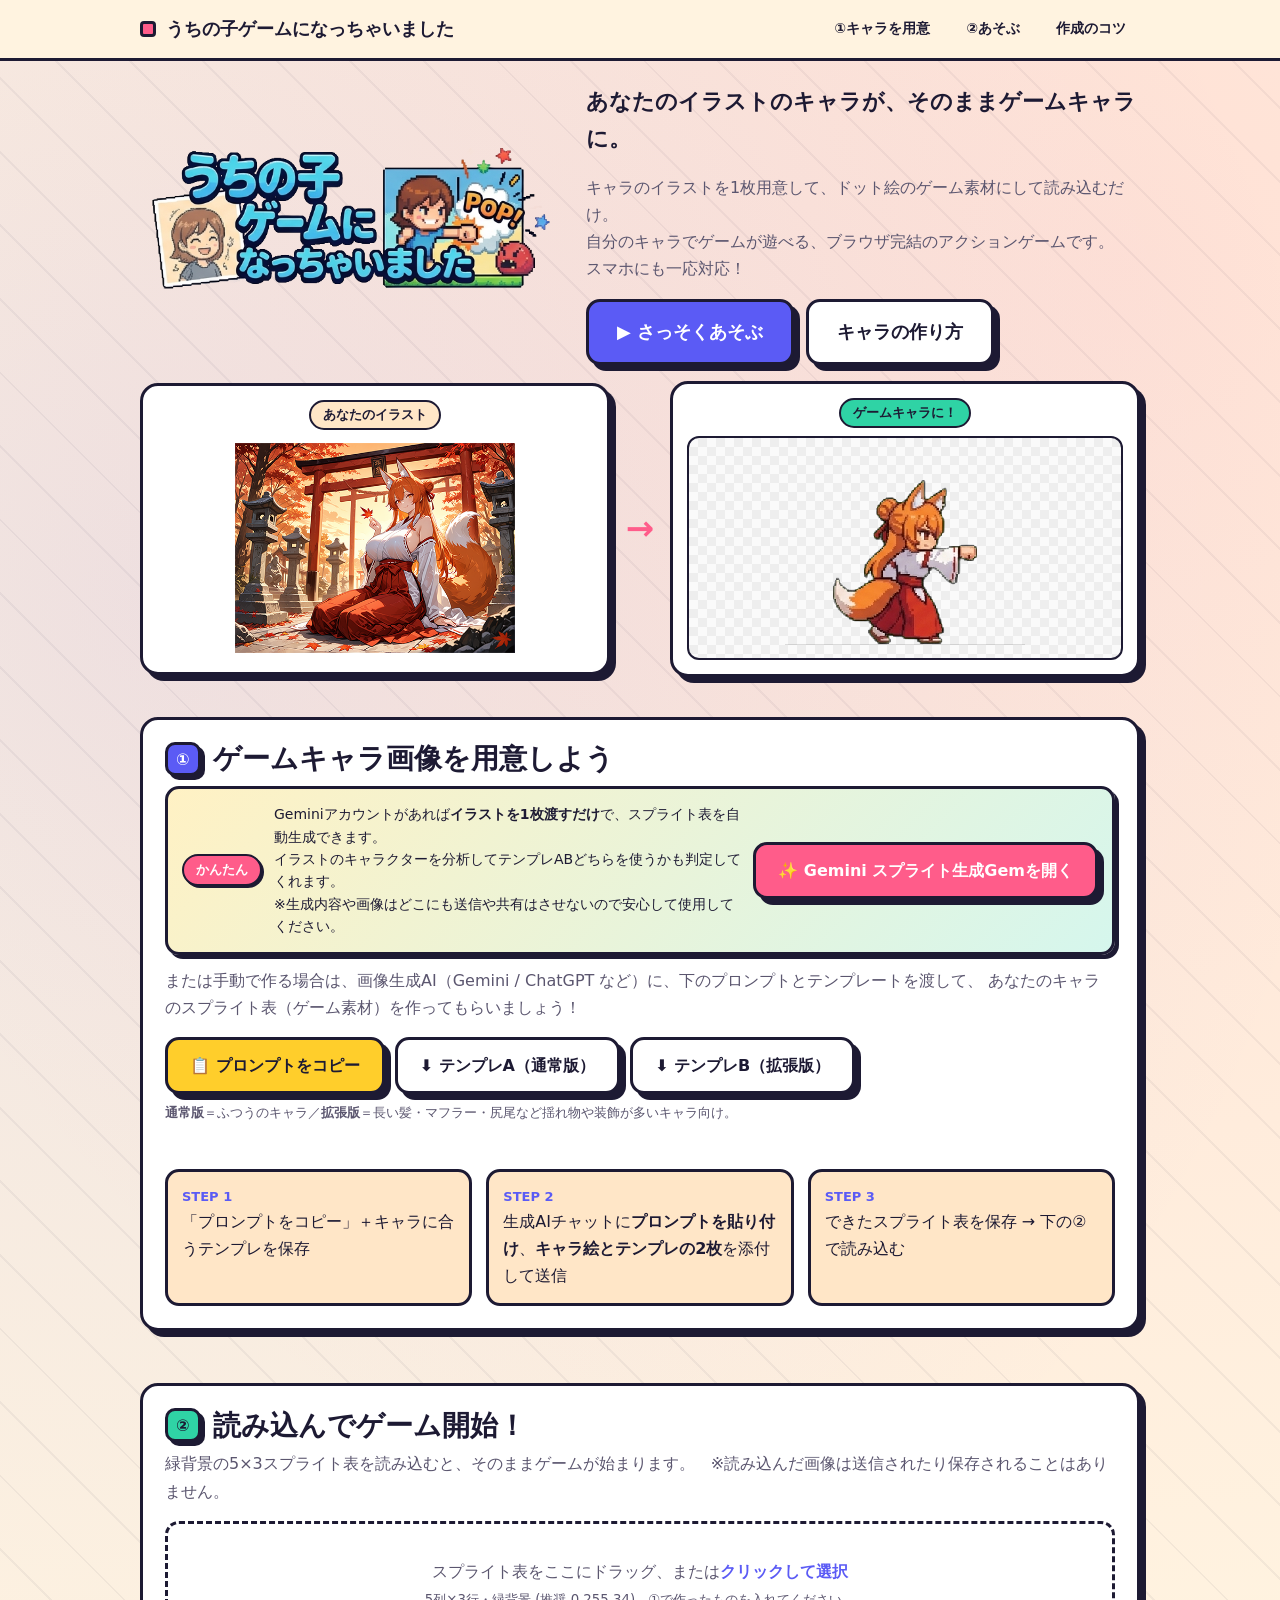
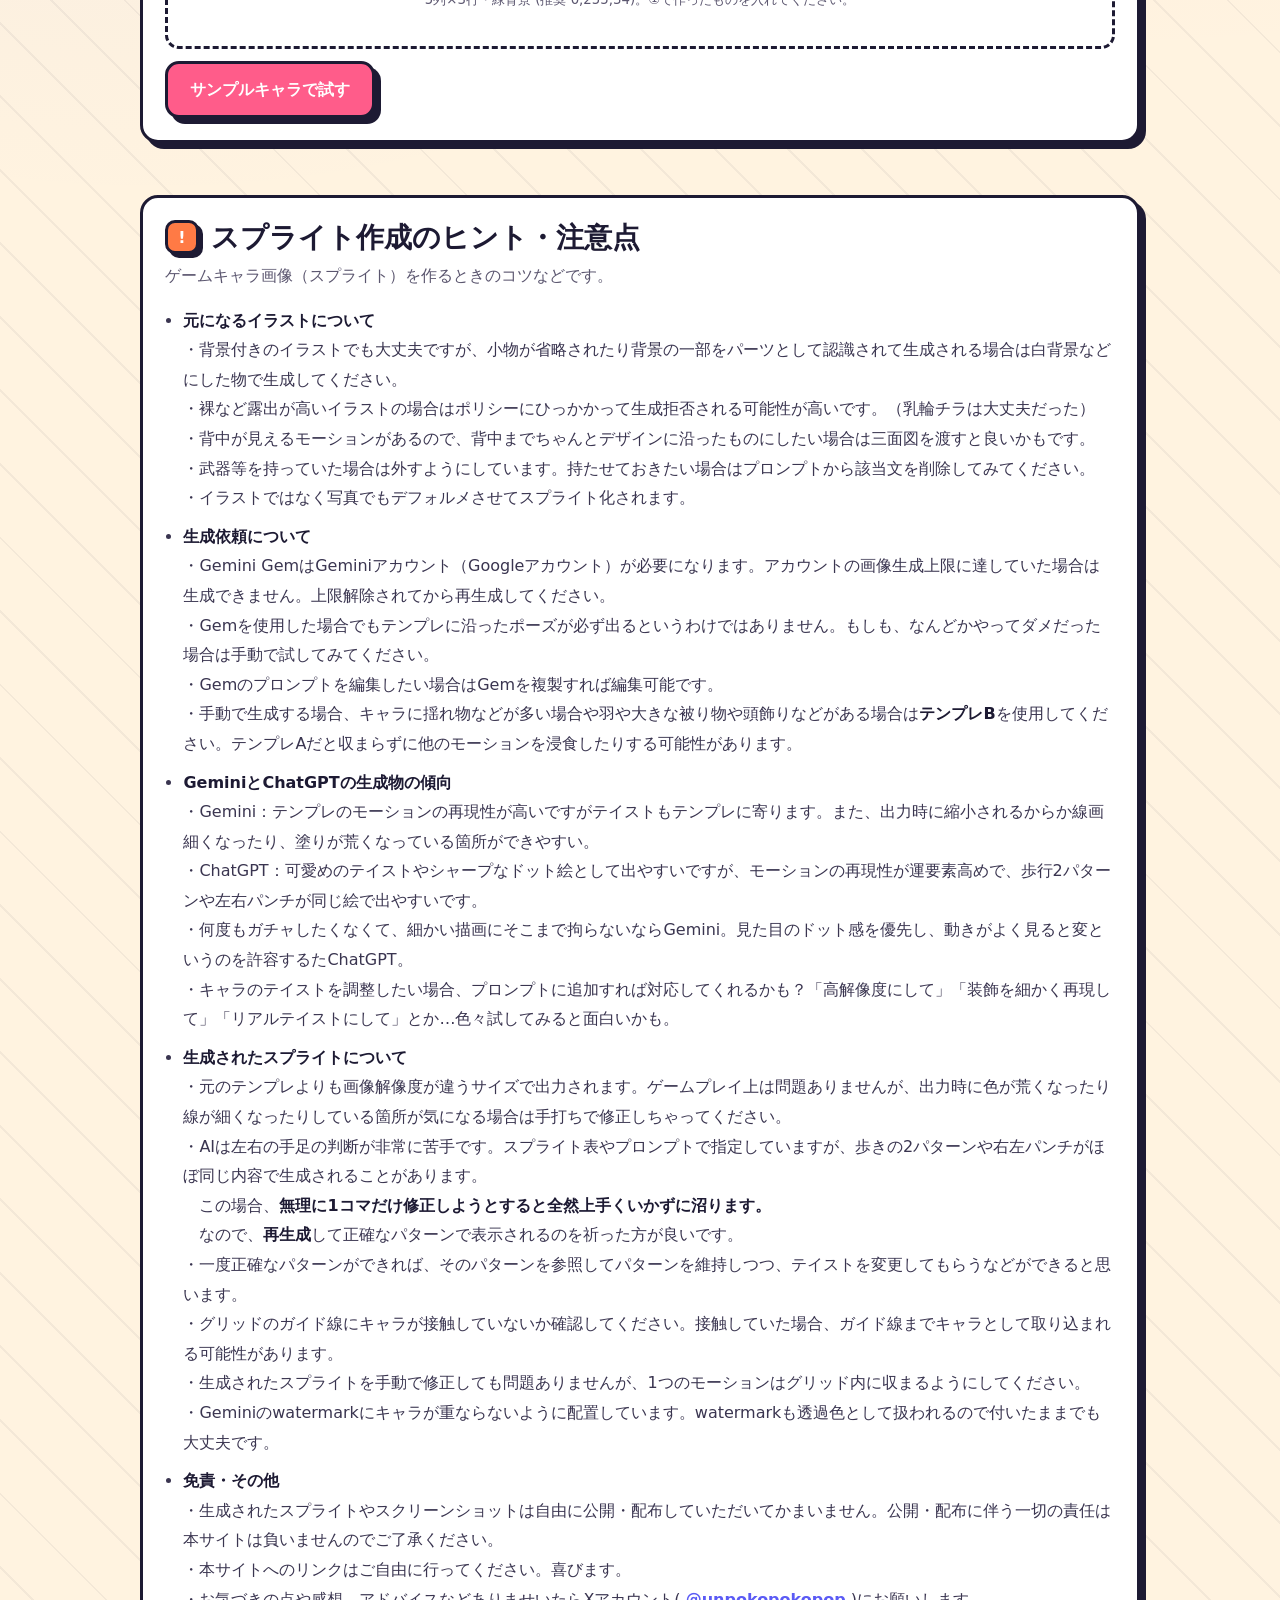
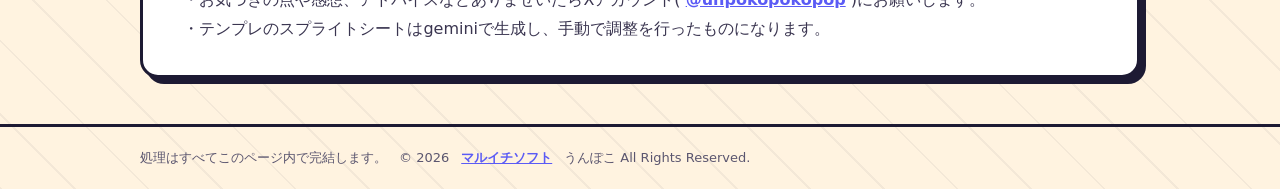
==== commit 9bb0b544: "モバイルUI微調整・Googleアナリティクス・OGP対応 - スマホ操作ボタンを拡大(72→84px)、ジャンプボタンを弱の左上へ配置 - Googleアナリティクス(gtag.js, G-NGT9" ====
--- a/index.html
+++ b/index.html
@@ -3,7 +3,30 @@
 <head>
 <meta charset="UTF-8">
 <meta name="viewport" content="width=device-width, initial-scale=1.0">
+<!-- Google tag (gtag.js) -->
+<script async src="https://www.googletagmanager.com/gtag/js?id=G-NGT91CXKBG"></script>
+<script>
+  window.dataLayer = window.dataLayer || [];
+  function gtag(){dataLayer.push(arguments);}
+  gtag('js', new Date());
+  gtag('config', 'G-NGT91CXKBG');
+</script>
 <title>うちの子ゲームになっちゃいました</title>
+<meta name="description" content="あなたのイラストのキャラが、そのままゲームキャラに。ブラウザだけで遊べる、うちの子アクションゲーム。">
+<!-- OGP / Twitter Card (X などにURLを貼った時のプレビュー) -->
+<meta property="og:type" content="website">
+<meta property="og:site_name" content="うちの子ゲームになっちゃいました">
+<meta property="og:title" content="うちの子ゲームになっちゃいました">
+<meta property="og:description" content="あなたのイラストのキャラが、そのままゲームキャラに。ブラウザだけで遊べるアクションゲーム。">
+<meta property="og:url" content="https://ichinoji-maruichi.github.io/uchinoko_act/">
+<meta property="og:image" content="https://ichinoji-maruichi.github.io/uchinoko_act/assets/ogp.jpg">
+<meta property="og:image:width" content="1200">
+<meta property="og:image:height" content="630">
+<meta name="twitter:card" content="summary_large_image">
+<meta name="twitter:site" content="@unpokopokopop">
+<meta name="twitter:title" content="うちの子ゲームになっちゃいました">
+<meta name="twitter:description" content="あなたのイラストのキャラが、そのままゲームキャラに。ブラウザだけで遊べるアクションゲーム。">
+<meta name="twitter:image" content="https://ichinoji-maruichi.github.io/uchinoko_act/assets/ogp.jpg">
 <link rel="stylesheet" href="theme.css">
 </head>
 <body>
@@ -32,7 +55,8 @@
         <div class="tag">あなたのイラストのキャラが、そのままゲームキャラに。</div>
         <p class="muted">
           キャラのイラストを1枚用意して、ドット絵のゲーム素材にして読み込むだけ。<br>
-          自分のキャラでゲームが遊べる、ブラウザ完結のアクションゲームです。
+          自分のキャラでゲームが遊べる、ブラウザ完結のアクションゲームです。<br>
+          スマホにも一応対応！
         </p>
         <div class="hero-cta">
           <a href="#play" class="btn blue lg">▶ さっそくあそぶ</a>
--- a/theme.css
+++ b/theme.css
@@ -174,10 +174,10 @@
   border:3px solid var(--ink);border-radius:50%;
   background:rgba(255,255,255,.9);box-shadow:2px 2px 0 var(--ink);
 }
-/* 右クラスタ: 上段=ジャンプ(横2マスぶん中央)、下段=弱/強。省スペースな三角配置。 */
+/* 右クラスタ: 下段=弱/強、ジャンプは弱の少し左上(親指で届きやすい位置)。 */
 #touchpad .tp-actions{
-  display:grid;grid-template-columns:repeat(2,72px);grid-auto-rows:72px;
-  gap:12px;justify-items:center;align-items:center;
+  display:grid;grid-template-columns:repeat(2,84px);grid-auto-rows:84px;
+  gap:14px;justify-items:center;align-items:center;
 }
 .tp-btn{
   touch-action:none;user-select:none;-webkit-user-select:none;-webkit-tap-highlight-color:transparent;
@@ -186,9 +186,11 @@
   background:rgba(255,255,255,.78);border:3px solid var(--ink);border-radius:14px;
   box-shadow:2px 2px 0 var(--ink);opacity:.9;
 }
-.tp-btn.tp-jump,.tp-btn.tp-light,.tp-btn.tp-heavy{width:72px;height:72px;border-radius:50%}
-.tp-btn.tp-jump{grid-column:1 / -1;background:var(--accent);color:#fff;font-size:15px}  /* ジャンプ(上段・中央) */
-.tp-btn.tp-light,.tp-btn.tp-heavy{font-size:24px}
+.tp-btn.tp-jump,.tp-btn.tp-light,.tp-btn.tp-heavy{width:84px;height:84px;border-radius:50%}
+.tp-btn.tp-jump{grid-column:1;grid-row:1;margin:10px 0 0 -44px;background:var(--accent);color:#fff;font-size:16px}  /* 弱の少し左上(対角) */
+.tp-btn.tp-light{grid-column:1;grid-row:2}
+.tp-btn.tp-heavy{grid-column:2;grid-row:2}
+.tp-btn.tp-light,.tp-btn.tp-heavy{font-size:26px}
 .tp-btn.tp-light{background:var(--mint)}
 .tp-btn.tp-heavy{background:var(--coral)}
 .tp-btn.is-on{transform:translate(2px,2px);box-shadow:none;opacity:1;filter:brightness(1.08)}
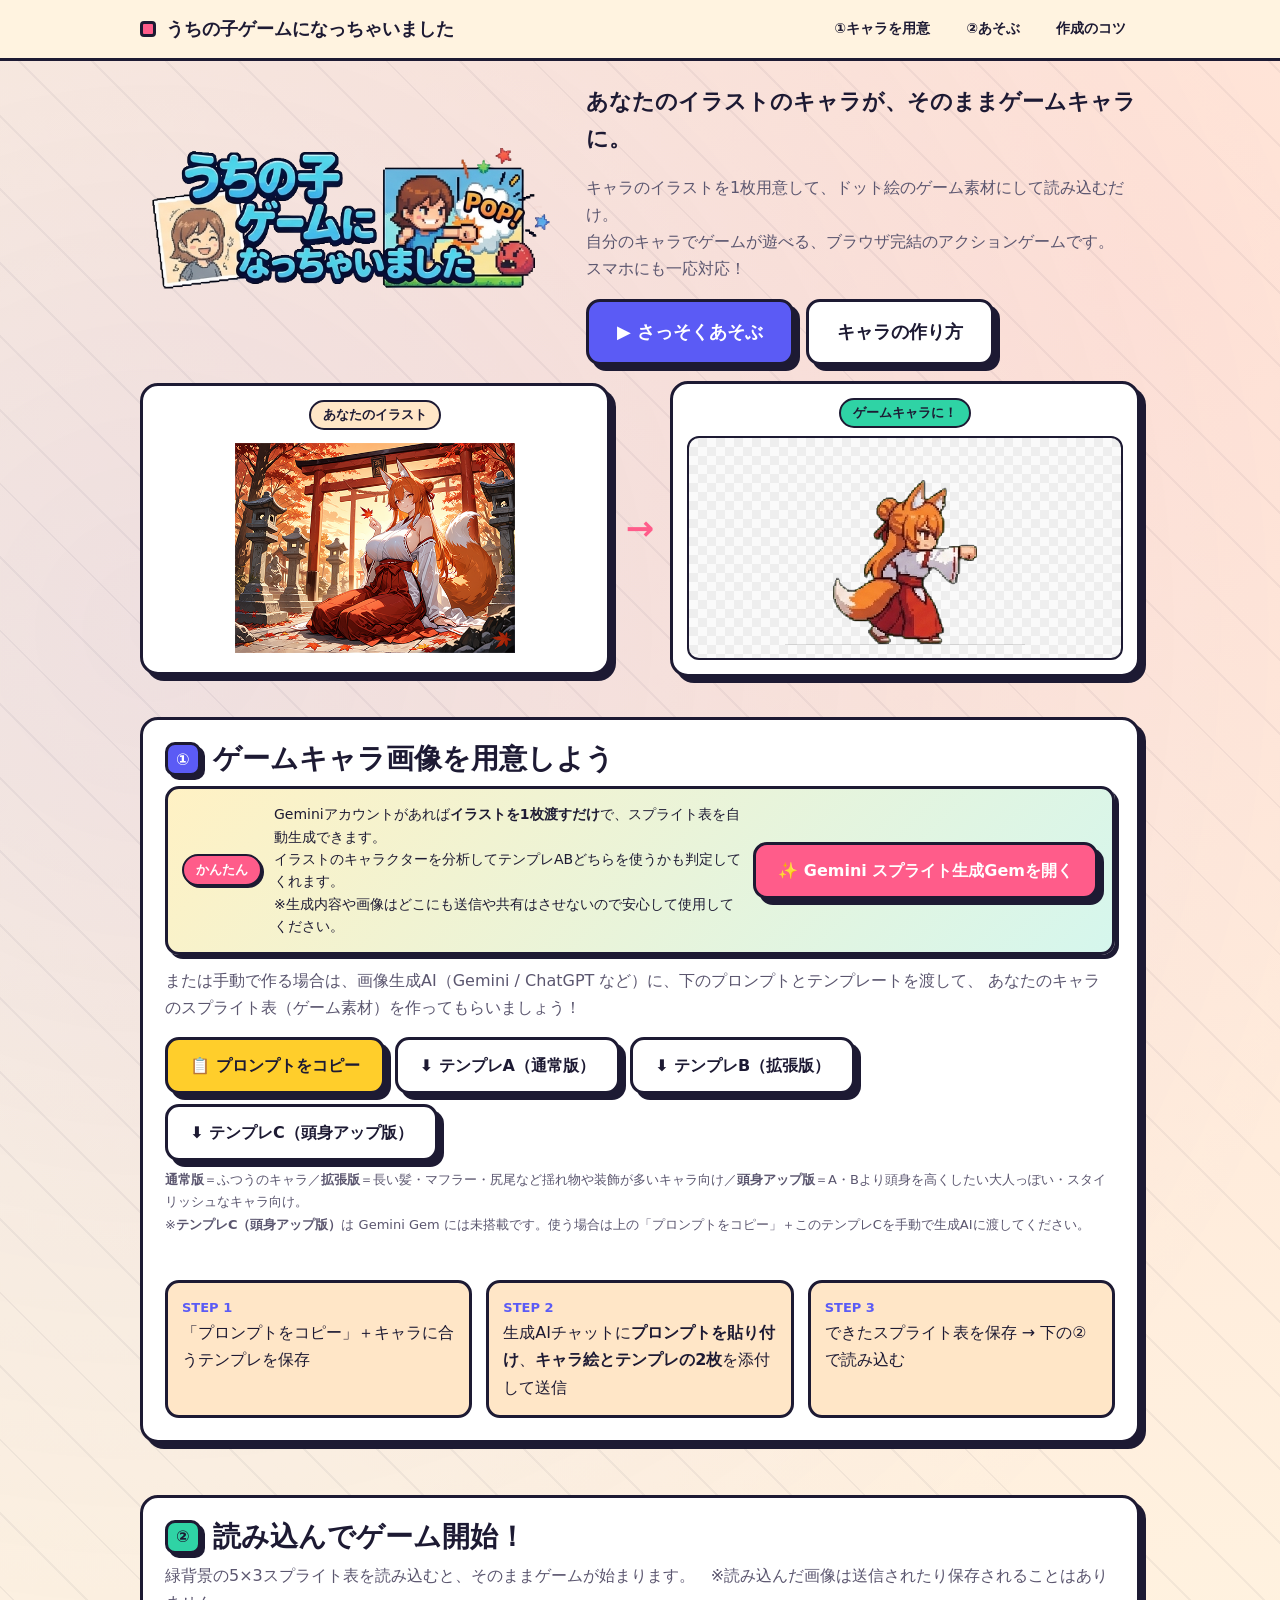
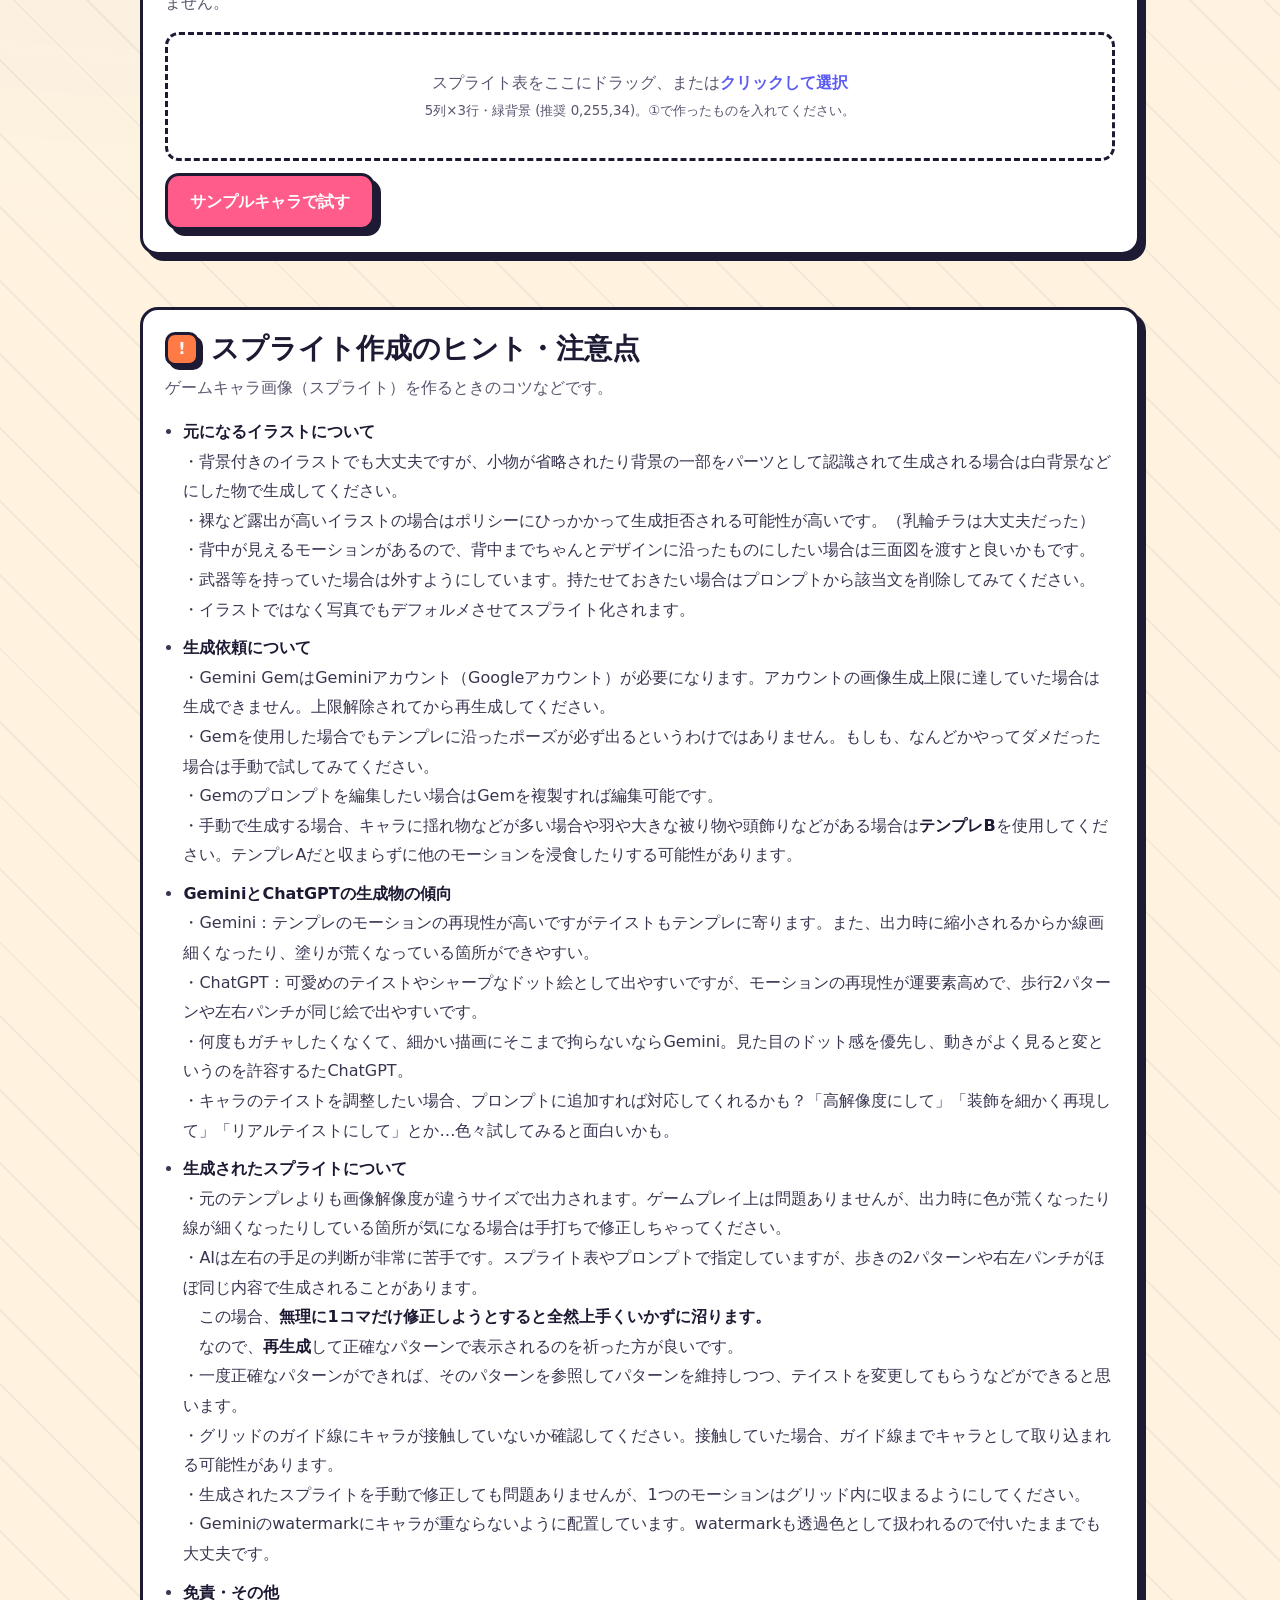
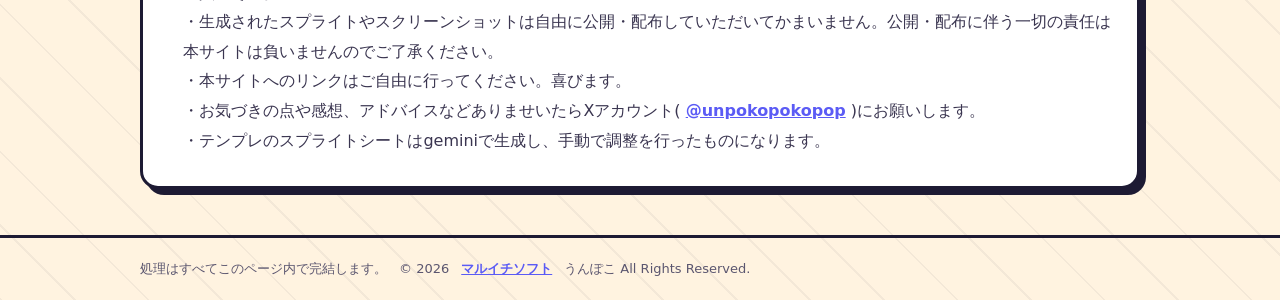
==== commit a04eadc6: "テンプレC(頭身アップ版)を追加: ランディング/スタジオにDLボタンと注意書き A/Bより頭身が高いテンプレC(sprite-template-c.png)を追加。ランディング (index.htm" ====
--- a/index.html
+++ b/index.html
@@ -101,9 +101,11 @@
         <button id="copyPromptLand" class="btn">📋 プロンプトをコピー</button>
         <button id="dlTplA" class="btn ghost">⬇ テンプレA（通常版）</button>
         <button id="dlTplB" class="btn ghost">⬇ テンプレB（拡張版）</button>
+        <button id="dlTplC" class="btn ghost">⬇ テンプレC（頭身アップ版）</button>
       </div>
       <p class="muted" style="font-size:13px;margin-top:8px">
-        <b>通常版</b>＝ふつうのキャラ／<b>拡張版</b>＝長い髪・マフラー・尻尾など揺れ物や装飾が多いキャラ向け。</p>
+        <b>通常版</b>＝ふつうのキャラ／<b>拡張版</b>＝長い髪・マフラー・尻尾など揺れ物や装飾が多いキャラ向け／<b>頭身アップ版</b>＝A・Bより頭身を高くしたい大人っぽい・スタイリッシュなキャラ向け。<br>
+        ※<b>テンプレC（頭身アップ版）</b>は Gemini Gem には未搭載です。使う場合は上の「プロンプトをコピー」＋このテンプレCを手動で生成AIに渡してください。</p>
       <div id="landStatus" class="status"></div>
 
 
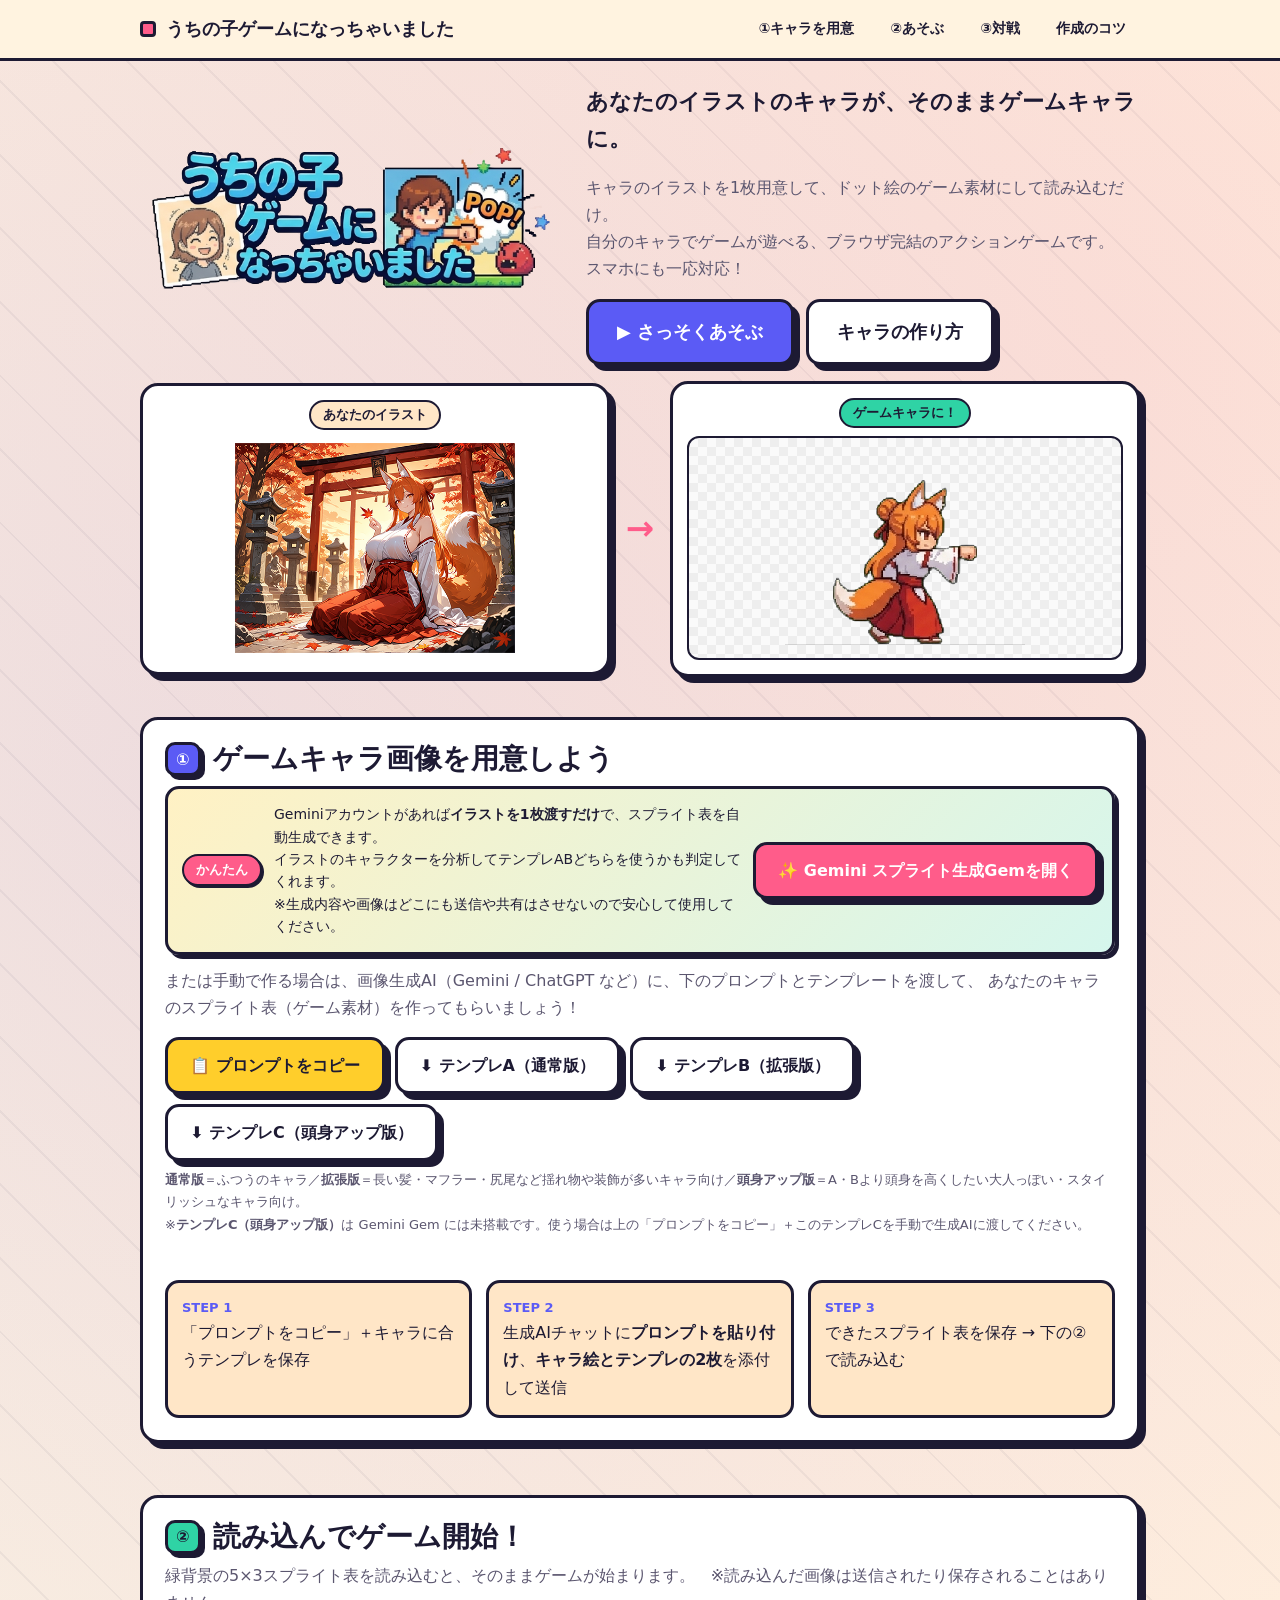
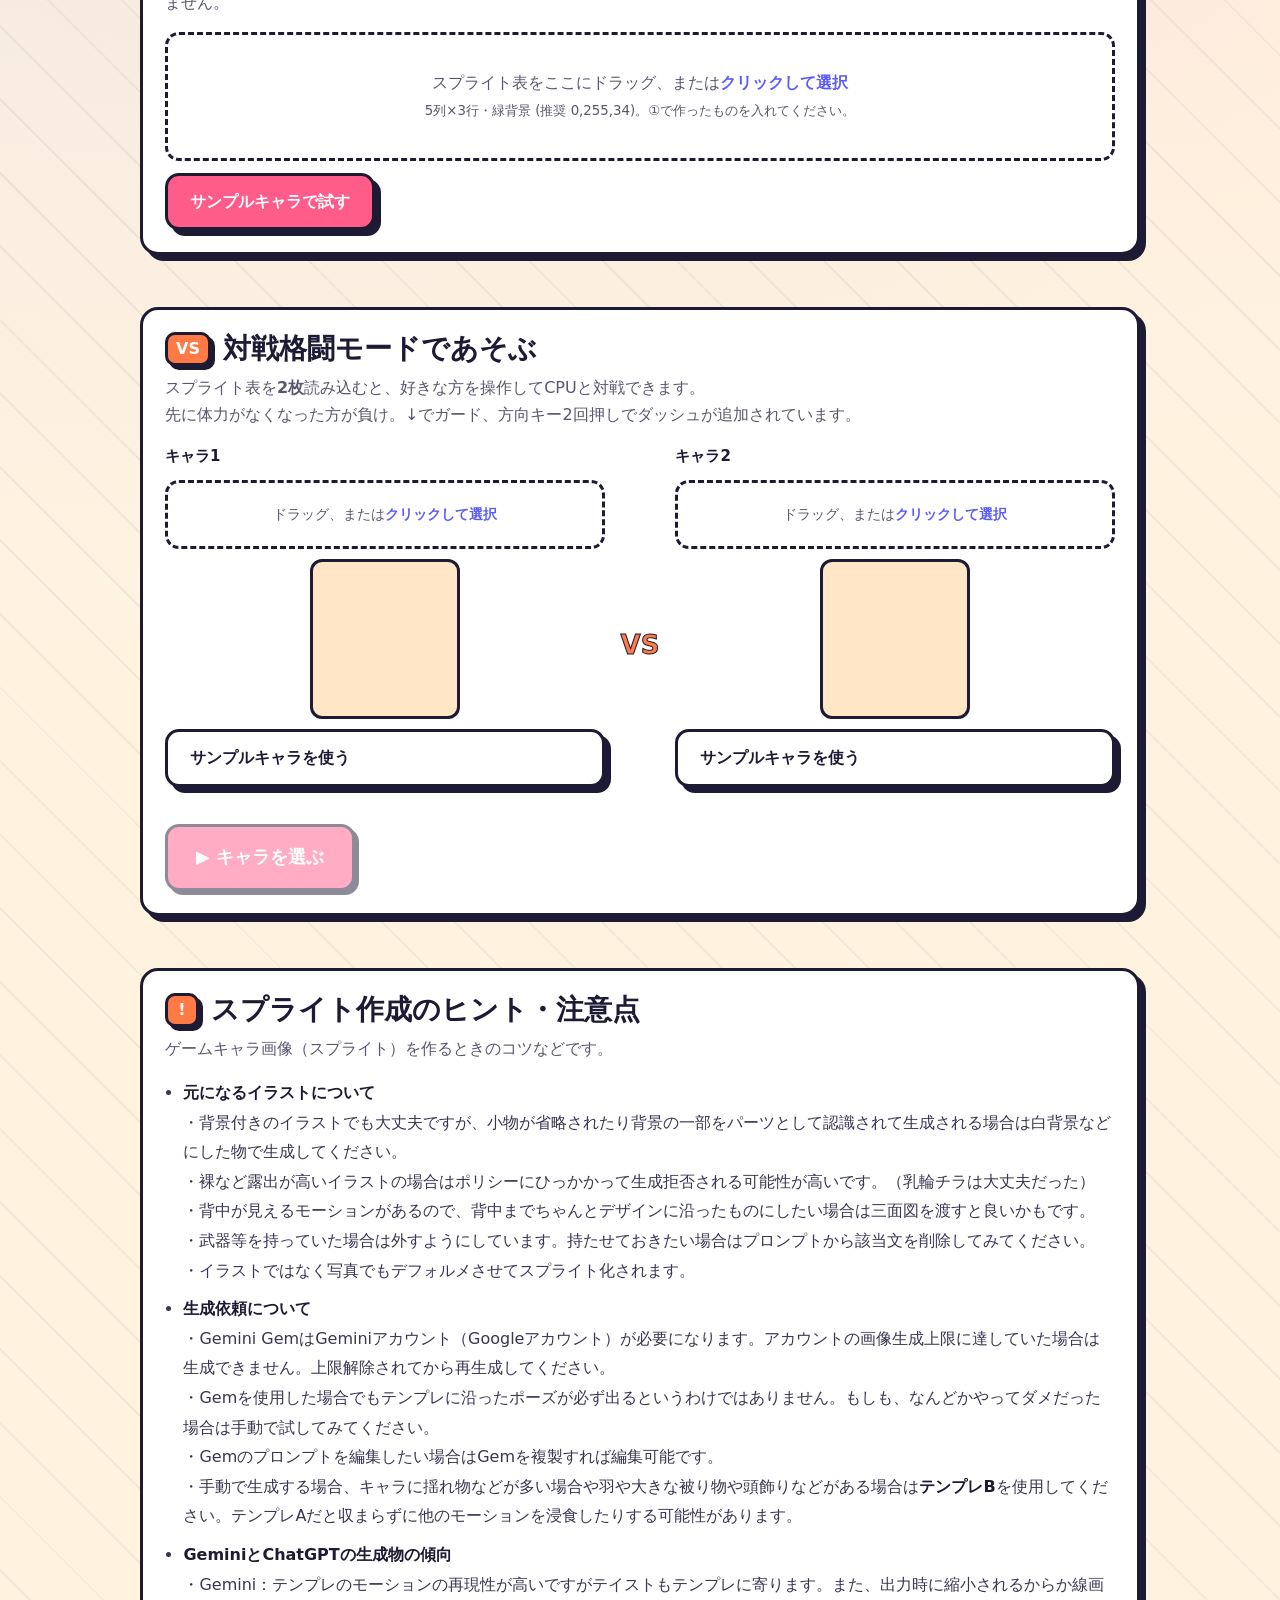
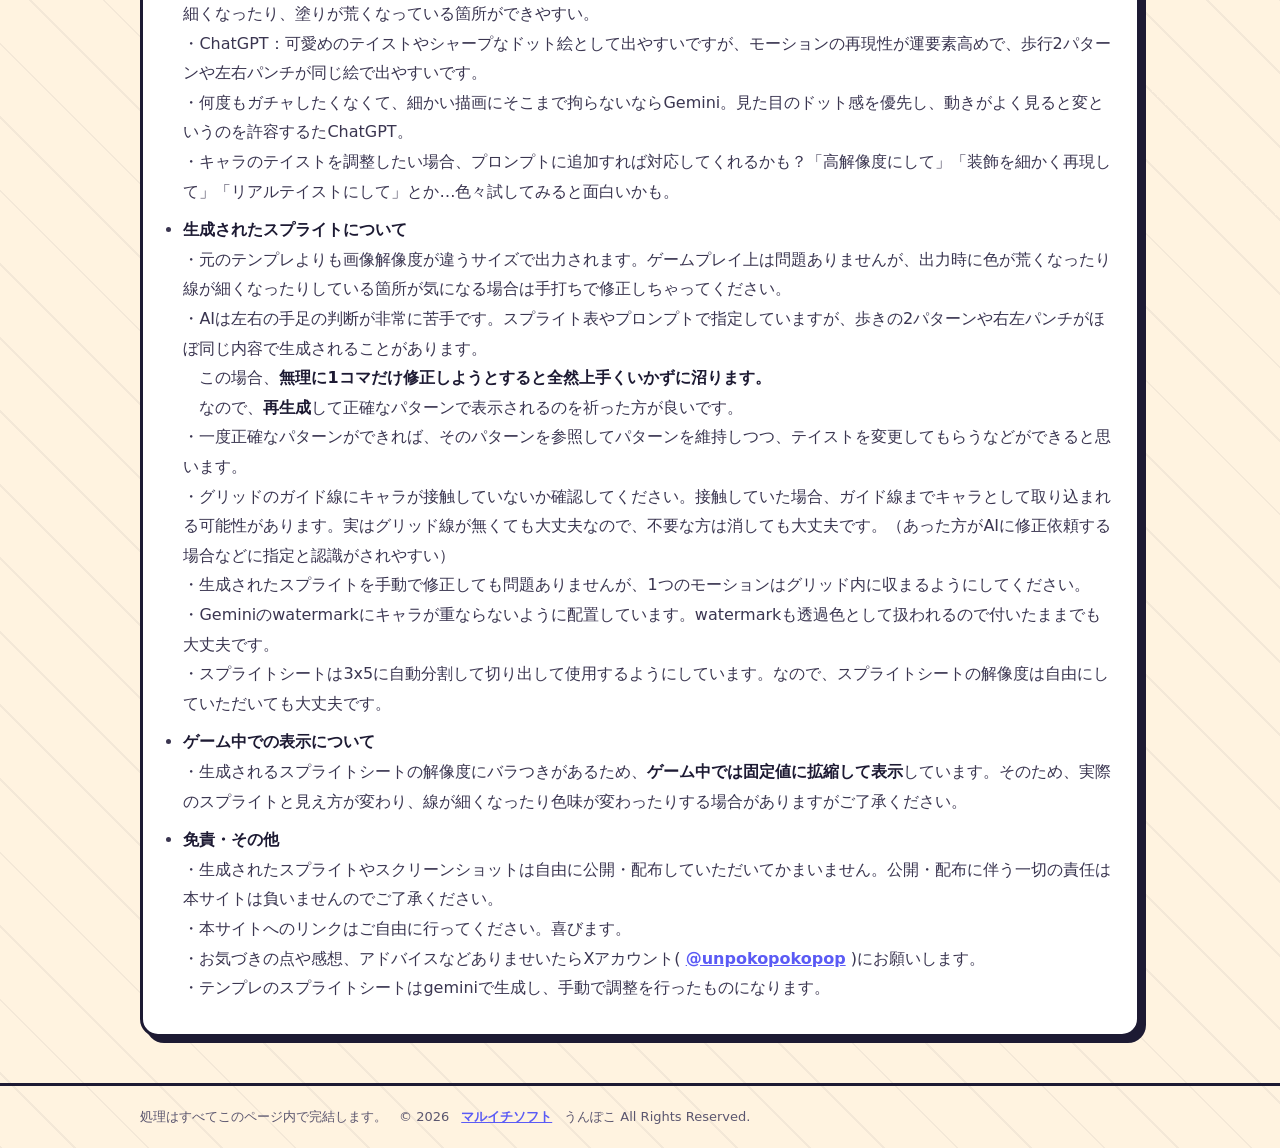
==== commit 24617b19: "対戦格闘モードを追加 2キャラのスプライトを読み込み、片方を操作してCPUと戦うモードを追加した。  ■ 基盤 プレイヤーがシングルトン前提だったのを createFighter() のインスタンスに" ====
--- a/index.html
+++ b/index.html
@@ -38,6 +38,7 @@
     <nav class="nav">
       <a href="#prepare">①キャラを用意</a>
       <a href="#play">②あそぶ</a>
+      <a href="#versus">③対戦</a>
       <a href="#help">作成のコツ</a>
     </nav>
   </div>
@@ -129,6 +130,36 @@
       </div>
       <input type="file" id="file" accept="image/*">
       <div style="margin-top:12px"><button id="useDefault" class="btn pink">サンプルキャラで試す</button></div>
+    </div>
+  </div></section>
+
+  <!-- ③ 対戦格闘モード -->
+  <section id="versus"><div class="wrap">
+    <div class="card">
+      <div class="sec-head"><span class="badge" style="background:var(--coral)">VS</span><h2>対戦格闘モードであそぶ</h2></div>
+      <p class="muted" style="margin-top:4px">
+        スプライト表を<b>2枚</b>読み込むと、好きな方を操作してCPUと対戦できます。<br>
+        先に体力がなくなった方が負け。↓でガード、方向キー2回押しでダッシュが追加されています。
+      </p>
+      <div class="vs-slots">
+        <div class="vs-slot">
+          <div class="vs-slot-title">キャラ1</div>
+          <div id="dropVs1" class="drop vs-drop">ドラッグ、または<b>クリックして選択</b></div>
+          <input type="file" id="fileVs1" accept="image/*">
+          <canvas id="prevVs1" class="vs-prev" width="150" height="160"></canvas>
+          <button id="sampleVs1" class="btn ghost">サンプルキャラを使う</button>
+        </div>
+        <div class="vs-slot-vs">VS</div>
+        <div class="vs-slot">
+          <div class="vs-slot-title">キャラ2</div>
+          <div id="dropVs2" class="drop vs-drop">ドラッグ、または<b>クリックして選択</b></div>
+          <input type="file" id="fileVs2" accept="image/*">
+          <canvas id="prevVs2" class="vs-prev" width="150" height="160"></canvas>
+          <button id="sampleVs2" class="btn ghost">サンプルキャラを使う</button>
+        </div>
+      </div>
+      <div id="vsStatus" class="status"></div>
+      <div style="margin-top:12px"><button id="vsGo" class="btn pink lg" disabled>▶ キャラを選ぶ</button></div>
     </div>
   </div></section>
 
@@ -160,9 +191,12 @@
         　この場合、<b>無理に1コマだけ修正しようとすると全然上手くいかずに沼ります。</b><br>
         　なので、<b>再生成</b>して正確なパターンで表示されるのを祈った方が良いです。<br>
         ・一度正確なパターンができれば、そのパターンを参照してパターンを維持しつつ、テイストを変更してもらうなどができると思います。<br>
-        ・グリッドのガイド線にキャラが接触していないか確認してください。接触していた場合、ガイド線までキャラとして取り込まれる可能性があります。<br>
+        ・グリッドのガイド線にキャラが接触していないか確認してください。接触していた場合、ガイド線までキャラとして取り込まれる可能性があります。実はグリッド線が無くても大丈夫なので、不要な方は消しても大丈夫です。（あった方がAIに修正依頼する場合などに指定と認識がされやすい）<br>
         ・生成されたスプライトを手動で修正しても問題ありませんが、1つのモーションはグリッド内に収まるようにしてください。<br>
-        ・Geminiのwatermarkにキャラが重ならないように配置しています。watermarkも透過色として扱われるので付いたままでも大丈夫です。</li>
+        ・Geminiのwatermarkにキャラが重ならないように配置しています。watermarkも透過色として扱われるので付いたままでも大丈夫です。<br>
+        ・スプライトシートは3x5に自動分割して切り出して使用するようにしています。なので、スプライトシートの解像度は自由にしていただいても大丈夫です。</li>
+        <li><b>ゲーム中での表示について</b><br>
+        ・生成されるスプライトシートの解像度にバラつきがあるため、<b>ゲーム中では固定値に拡縮して表示</b>しています。そのため、実際のスプライトと見え方が変わり、線が細くなったり色味が変わったりする場合がありますがご了承ください。</li>
         <li><b>免責・その他</b><br>
         ・生成されたスプライトやスクリーンショットは自由に公開・配布していただいてかまいません。公開・配布に伴う一切の責任は本サイトは負いませんのでご了承ください。<br>
         ・本サイトへのリンクはご自由に行ってください。喜びます。<br>
@@ -173,19 +207,51 @@
   </div></section>
 </main>
 
+<!-- ===== 対戦: キャラ選択画面（2枚読み込み後に表示） ===== -->
+<div id="vsSelect"><div class="wrap">
+  <div class="card">
+    <div class="sec-head"><span class="badge" style="background:var(--coral)">VS</span><h2>操作するキャラを選ぶ</h2></div>
+    <p class="muted" style="margin-top:2px">選ばなかった方が、CPUの対戦相手になります。</p>
+    <div class="vs-sel-grid">
+      <div id="selCard1" class="vs-sel-card">
+        <button id="selVs1" class="vs-sel-main" type="button">
+          <canvas id="selPrev1" width="180" height="200"></canvas>
+          <span id="selName1" class="vs-sel-name">キャラ1</span>
+          <span class="vs-sel-pick">このキャラであそぶ</span>
+        </button>
+        <button id="selSwap1" class="vs-sel-swap" type="button">画像を変更</button>
+        <input type="file" id="selFile1" accept="image/*">
+      </div>
+      <div class="vs-sel-mid">VS</div>
+      <div id="selCard2" class="vs-sel-card">
+        <button id="selVs2" class="vs-sel-main" type="button">
+          <canvas id="selPrev2" width="180" height="200"></canvas>
+          <span id="selName2" class="vs-sel-name">キャラ2</span>
+          <span class="vs-sel-pick">このキャラであそぶ</span>
+        </button>
+        <button id="selSwap2" class="vs-sel-swap" type="button">画像を変更</button>
+        <input type="file" id="selFile2" accept="image/*">
+      </div>
+    </div>
+    <div id="vsSelStatus" class="status"></div>
+    <div class="vs-diff">
+      <span class="vs-diff-label">CPUの強さ</span>
+      <label><input type="radio" name="cpuLevel" value="easy">よわい</label>
+      <label><input type="radio" name="cpuLevel" value="normal" checked>ふつう</label>
+      <label><input type="radio" name="cpuLevel" value="hard">つよい</label>
+    </div>
+    <div style="margin-top:16px"><button id="vsBack" class="btn ghost">← 読み込み画面に戻る</button></div>
+  </div>
+</div></div>
+
 <!-- ===== ゲーム画面（読み込み後に表示） ===== -->
 <div id="stageWrap"><div class="wrap">
   <canvas id="stage" width="800" height="450"></canvas>
   <div class="game-hint">
-    <span class="key">←</span><span class="key">→</span> 移動
-    <span class="key">↑</span> ジャンプ
-    <span class="key">↓</span> しゃがみ
-    <span class="key">Z</span> 弱
-    <span class="key">X</span> 強
-    <span class="key">↑</span>+<span class="key">Z</span> ジャンプアッパー
-    <span class="key">P</span> 練習
-    <span class="key">M</span> ミュート
-    <span class="key">Esc</span> メニュー
+    <button id="hintHelp"  class="hint-btn" type="button">操作方法</button>
+    <button id="hintPrac"  class="hint-btn" type="button">練習</button>
+    <button id="hintMute"  class="hint-btn" type="button">ミュート</button>
+    <button id="hintMenu"  class="hint-btn" type="button">メニュー</button>
   </div>
 </div></div>
 
@@ -193,6 +259,15 @@
   <span>処理はすべてこのページ内で完結します。</span>
   © 2026 <a href="https://ichinoji-maruichi.github.io/">マルイチソフト</a>うんぽこ All Rights Reserved.
 </div></footer>
+
+<!-- 操作方法パネル（ゲーム画面の「操作方法」ボタンから開く） -->
+<div id="helpModal" aria-hidden="true">
+  <div class="help-box">
+    <h3 id="helpTitle">操作方法</h3>
+    <div id="helpBody"></div>
+    <button id="helpClose" class="btn pink" type="button">閉じる</button>
+  </div>
+</div>
 
 <!-- 処理中オーバーレイ(読み込み・スプライト抽出中に表示) -->
 <div id="loading" aria-hidden="true">
--- a/theme.css
+++ b/theme.css
@@ -125,6 +125,54 @@
 .drop b{color:var(--accent)}
 input[type=file]{display:none}
 
+/* ---- 対戦格闘モード（③ 2枚投入） ---- */
+.vs-slots{display:grid;grid-template-columns:1fr auto 1fr;gap:16px;align-items:start;margin-top:14px}
+.vs-slot{display:flex;flex-direction:column;gap:10px;align-items:stretch}
+.vs-slot-title{font-weight:900;font-size:15px}
+.vs-slot .vs-drop{padding:20px 14px;font-size:14px}
+/* 読み込み済みのスロットはミント地にして一目で分かるように */
+.vs-drop.filled{background:var(--mint);border-style:solid}
+.vs-prev{display:block;width:100%;max-width:150px;height:160px;margin:0 auto;
+  background:var(--bg2);border:3px solid var(--ink);border-radius:12px}
+.vs-slot-vs{align-self:center;font-weight:900;font-size:26px;color:var(--coral);
+  -webkit-text-stroke:1px var(--ink);padding-top:60px}
+
+/* ---- 対戦: キャラ選択画面 ---- */
+#vsSelect{display:none;padding:26px 0}
+.vs-sel-grid{display:grid;grid-template-columns:1fr auto 1fr;gap:18px;align-items:center;margin-top:14px}
+.vs-sel-mid{font-weight:900;font-size:34px;color:var(--coral);-webkit-text-stroke:1.5px var(--ink);text-align:center}
+.vs-sel-card{display:flex;flex-direction:column;align-items:center;gap:10px;
+  color:var(--ink);background:#fff;padding:16px 14px;
+  border:3px solid var(--ink);border-radius:var(--radius);box-shadow:var(--shadow)}
+/* ドラッグ中のカード(画像を差し替えられることを示す) */
+.vs-sel-card.hot{background:var(--bg2);border-style:dashed}
+.vs-sel-main{display:flex;flex-direction:column;align-items:center;gap:8px;width:100%;
+  font:inherit;cursor:pointer;color:inherit;background:none;border:0;padding:0;
+  transition:transform .05s}
+.vs-sel-main:hover{transform:translateY(-2px)}
+.vs-sel-main:active{transform:translateY(2px)}
+.vs-sel-card canvas{width:100%;max-width:180px;height:200px;background:var(--bg2);
+  border:3px solid var(--ink);border-radius:12px}
+/* 画像差し替えボタン(主役ではないので控えめに) */
+.vs-sel-swap{font:inherit;font-weight:900;font-size:13px;color:var(--ink);cursor:pointer;
+  padding:7px 14px;background:#fff;border:3px solid var(--ink);border-radius:10px;
+  box-shadow:var(--shadow-sm);transition:transform .05s, box-shadow .05s}
+.vs-sel-swap:hover{transform:translate(-1px,-1px);box-shadow:6px 6px 0 var(--ink);background:var(--bg2)}
+.vs-sel-swap:active{transform:translate(2px,2px);box-shadow:1px 1px 0 var(--ink)}
+.vs-sel-name{font-weight:900;font-size:16px;word-break:break-all}
+.vs-sel-pick{font-size:13px;font-weight:900;color:#fff;background:var(--accent2);
+  padding:6px 14px;border:3px solid var(--ink);border-radius:10px;box-shadow:var(--shadow-sm)}
+.vs-diff{display:flex;flex-wrap:wrap;align-items:center;gap:14px;margin-top:18px;
+  padding:12px 16px;background:var(--bg2);border:3px solid var(--ink);border-radius:14px}
+.vs-diff-label{font-weight:900}
+.vs-diff label{display:inline-flex;align-items:center;gap:6px;font-weight:700;cursor:pointer}
+
+/* 狭い画面では縦積み（VSの区切りは横線代わりに中央寄せ） */
+@media (max-width:720px){
+  .vs-slots,.vs-sel-grid{grid-template-columns:1fr}
+  .vs-slot-vs{padding-top:0;text-align:center}
+}
+
 /* ---- スプライト作成のヒント ---- */
 .tips{margin:12px 0 0;padding-left:1.15em;line-height:1.85}
 .tips li{margin-bottom:9px;color:#3a3550}
@@ -139,8 +187,30 @@
 #stageWrap{display:none;padding:26px 0}
 #stage{width:100%;max-width:900px;display:block;margin:0 auto;background:#0f1420;
   border:4px solid var(--ink);border-radius:14px;box-shadow:var(--shadow)}
-.game-hint{max-width:900px;margin:12px auto 0;color:#5b566f;font-size:13px;line-height:1.9;text-align:center}
-.game-hint .key{font-size:12px;margin:2px}
+/* ゲーム画面下のボタン列（操作方法／練習／ミュート／メニュー） */
+.game-hint{max-width:900px;margin:12px auto 0;display:flex;gap:10px;justify-content:center;flex-wrap:wrap}
+.hint-btn{font:inherit;font-weight:900;font-size:14px;color:var(--ink);cursor:pointer;
+  padding:9px 18px;background:#fff;border:3px solid var(--ink);border-radius:12px;
+  box-shadow:var(--shadow-sm);transition:transform .05s, box-shadow .05s}
+.hint-btn:hover{transform:translate(-1px,-1px);box-shadow:6px 6px 0 var(--ink)}
+.hint-btn:active{transform:translate(2px,2px);box-shadow:1px 1px 0 var(--ink)}
+.hint-btn.is-on{background:var(--mint)}
+.hint-btn.is-off{background:#d8d4e4;color:#6c6784}
+
+/* 操作方法パネル */
+#helpModal{position:fixed;inset:0;z-index:60;display:none;place-items:center;
+  padding:20px;background:rgba(29,26,51,.55)}
+#helpModal.show{display:grid}
+.help-box{width:min(560px,100%);max-height:86vh;overflow:auto;background:var(--card);
+  border:3px solid var(--ink);border-radius:var(--radius);box-shadow:var(--shadow);padding:22px}
+.help-box h3{margin:0 0 14px;font-size:20px}
+.help-row{display:grid;grid-template-columns:150px 1fr;gap:12px;align-items:start;
+  padding:8px 0;border-top:2px dashed rgba(29,26,51,.15);font-size:14px}
+.help-row:first-of-type{border-top:0}
+.help-key{font-weight:900;background:var(--bg2);border:2px solid var(--ink);border-radius:8px;
+  padding:3px 8px;text-align:center;white-space:nowrap}
+.help-box .btn{margin-top:16px;width:100%;justify-content:center}
+@media (max-width:520px){ .help-row{grid-template-columns:1fr;gap:4px} }
 
 /* ---- タッチ操作パッド(スマホのみ) ---- */
 /* 既定は非表示。タッチ端末(has-touch)でゲーム中(game-active)のときだけ出す。 */
@@ -194,6 +264,22 @@
 .tp-btn.tp-light{background:var(--mint)}
 .tp-btn.tp-heavy{background:var(--coral)}
 .tp-btn.is-on{transform:translate(2px,2px);box-shadow:none;opacity:1;filter:brightness(1.08)}
+
+/* ガード/ダッシュは対戦モードだけ出す。1人用では邪魔なので消す。 */
+.tp-vsonly{display:none}
+body.mode-vs #touchpad .tp-vsonly{display:flex}
+/* 逆に練習モードは1人用だけ(対戦には敵がいない) */
+body.mode-vs #tp-sys .tp-actiononly{display:none}
+.tp-btn.tp-guard,.tp-btn.tp-dash{width:72px;height:72px;border-radius:50%;font-size:13px}
+.tp-btn.tp-guard{background:var(--accent3)}
+.tp-btn.tp-dash{background:#fff}
+/* 対戦時は3行に組み替える: 上段=ガード/ダッシュ, 中段=ジャンプ, 下段=弱/強 */
+body.mode-vs #touchpad .tp-guard{grid-column:1;grid-row:1;margin-left:-44px}
+body.mode-vs #touchpad .tp-dash {grid-column:2;grid-row:1}
+body.mode-vs #touchpad .tp-jump {grid-column:1;grid-row:2;margin:0 0 0 -44px}
+body.mode-vs #touchpad .tp-light{grid-column:1;grid-row:3}
+body.mode-vs #touchpad .tp-heavy{grid-column:2;grid-row:3}
+body.mode-vs #touchpad .tp-actions{grid-auto-rows:76px;gap:12px}
 
 /* スマホのゲーム中はサイトのヘッダ/フッタを確実に隠す(no-scroll・没入) */
 body.has-touch.game-active #siteHeader,
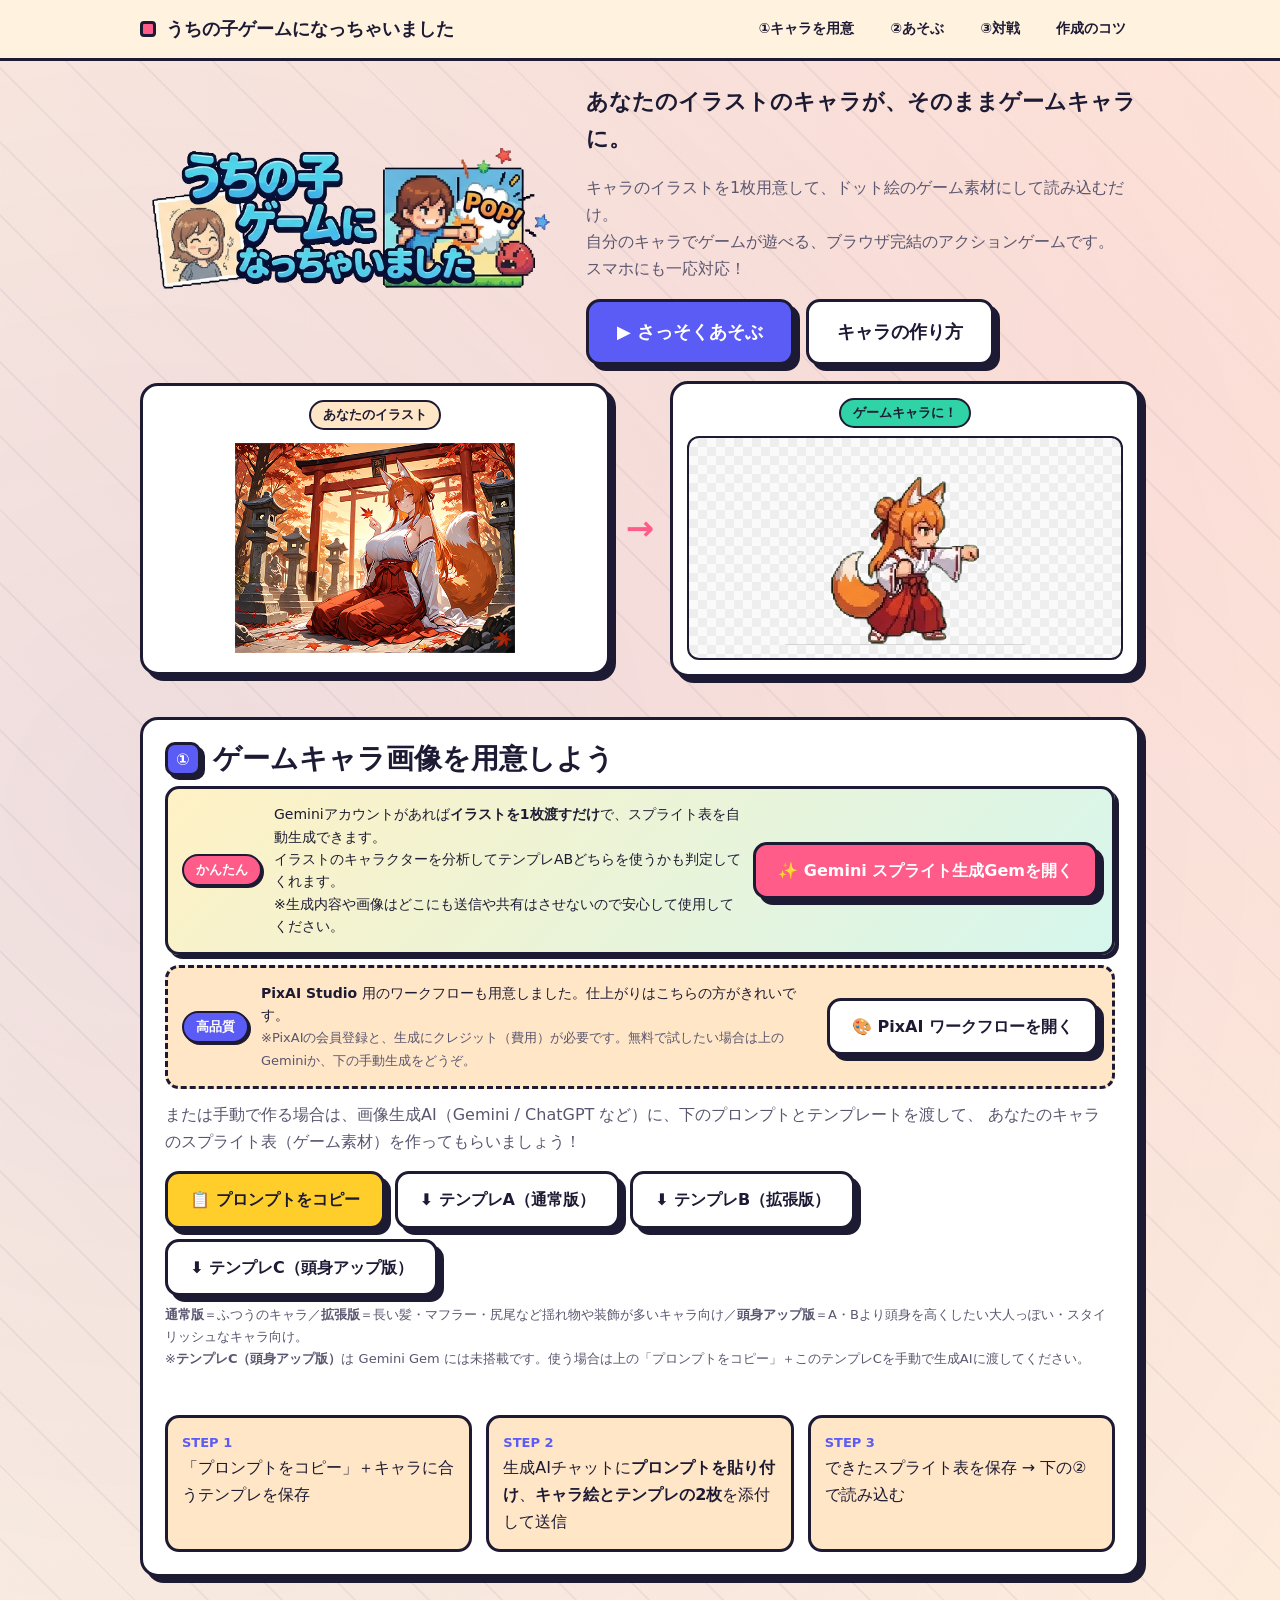
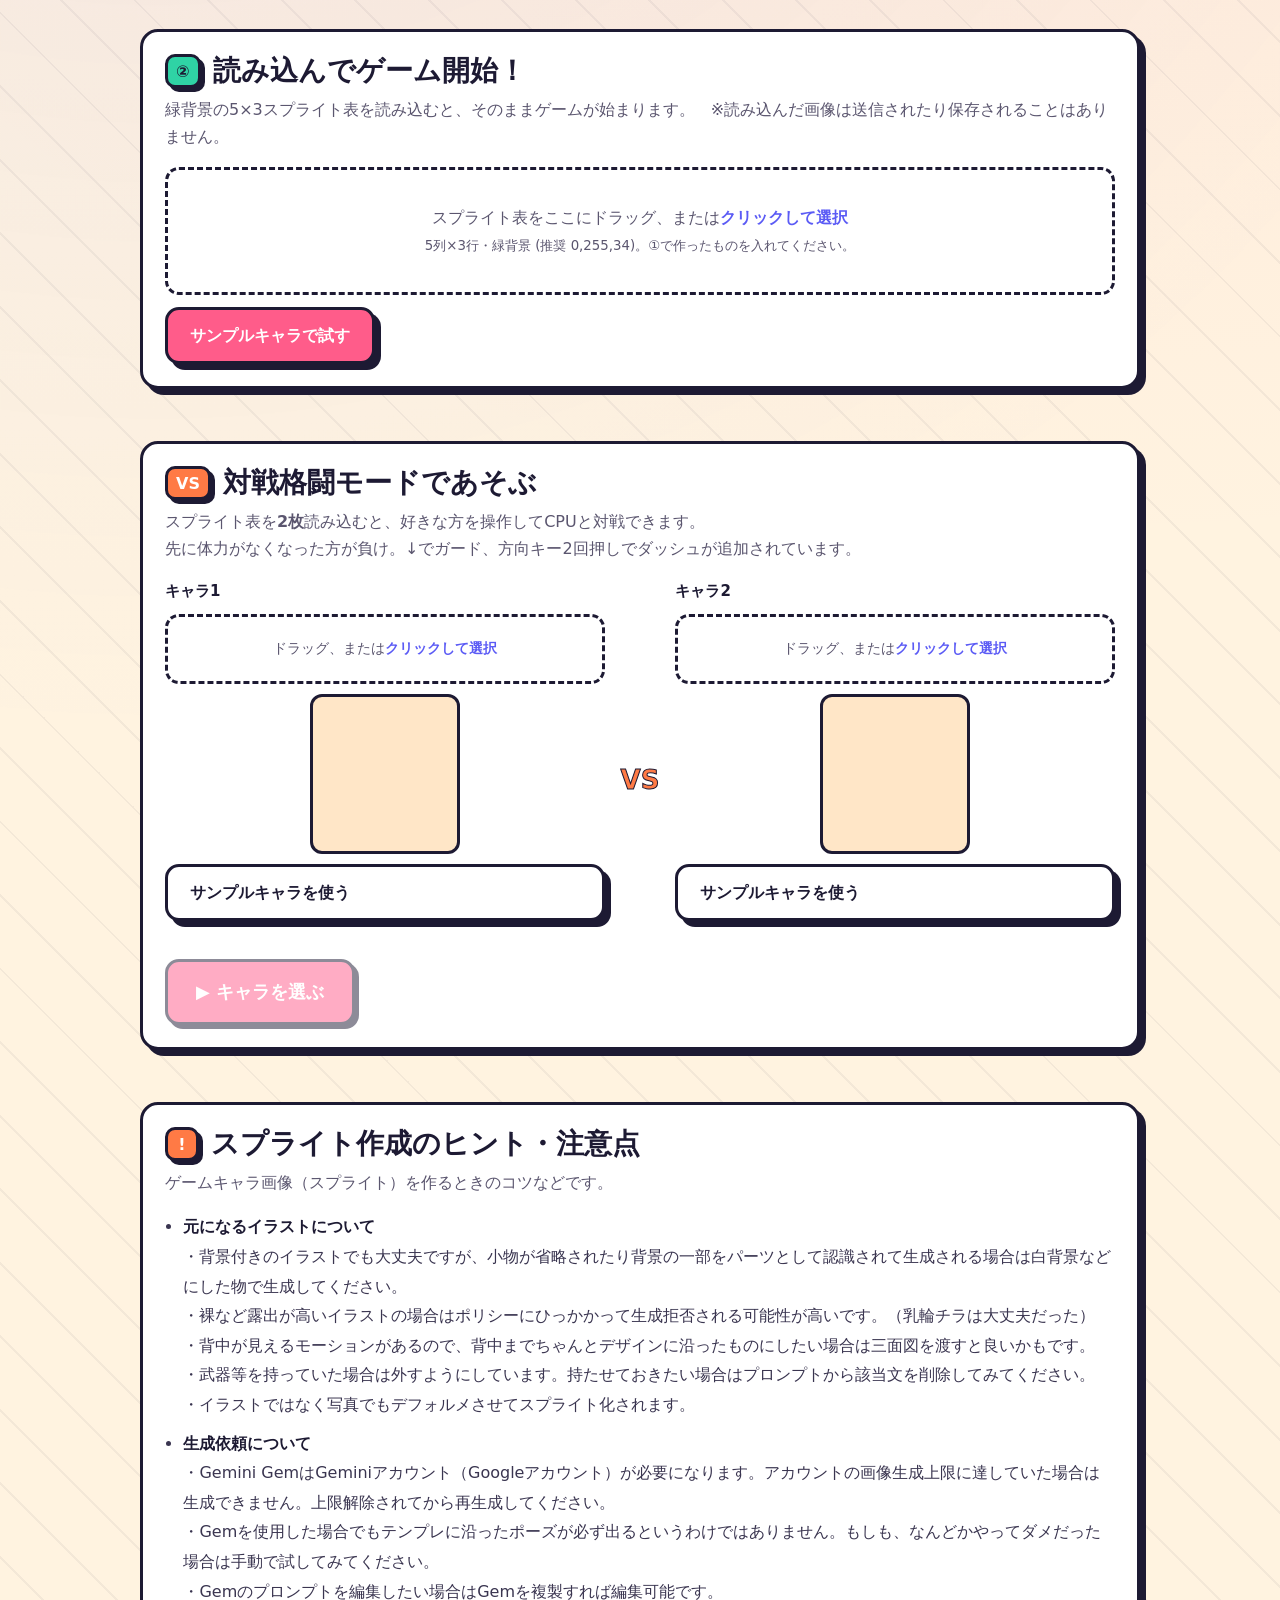
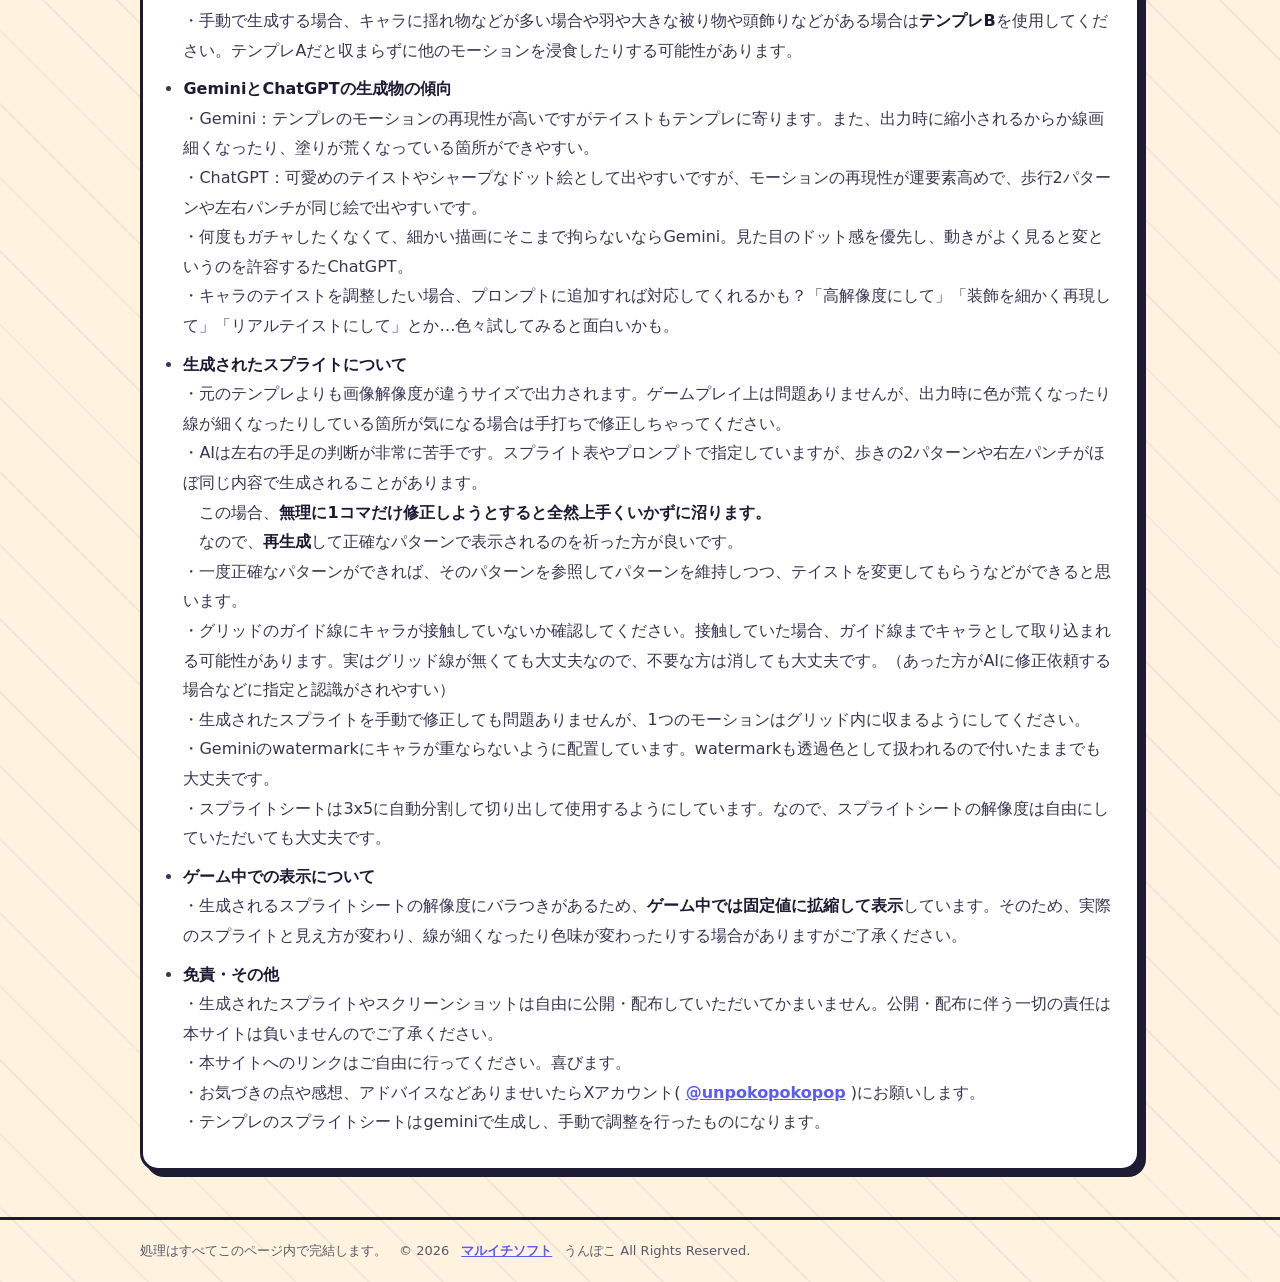
==== commit b8f14e63: "スプライト生成手段として PixAI Studio のワークフローを追加 Gemini Gem に続く2つ目の自動生成の選択肢。仕上がりは良いが会員登録と クレジット(費用)が必要なので、Gem ほど" ====
--- a/index.html
+++ b/index.html
@@ -93,7 +93,18 @@
         <a class="btn pink" href="https://gemini.google.com/gem/559983c90400?usp=sharing"
            target="_blank" rel="noopener noreferrer">✨ Gemini スプライト生成Gemを開く</a>
       </div>
-      
+
+      <!-- もう一つの自動生成: PixAI Studio のワークフロー(有料なので控えめに置く) -->
+      <div class="gem-cta alt">
+        <span class="gem-badge alt">高品質</span>
+        <div class="gem-cta-main">
+          <b>PixAI Studio</b> 用のワークフローも用意しました。仕上がりはこちらの方がきれいです。<br>
+          <span class="muted">※PixAIの会員登録と、生成にクレジット（費用）が必要です。無料で試したい場合は上のGeminiか、下の手動生成をどうぞ。</span>
+        </div>
+        <a class="btn ghost" href="https://studio.pixai.art/showcase/019fba56-52d5-7d00-9044-6f5643ca3522"
+           target="_blank" rel="noopener noreferrer">🎨 PixAI ワークフローを開く</a>
+      </div>
+
       <p class="muted" style="margin-top:12px">
         または手動で作る場合は、画像生成AI（Gemini / ChatGPT など）に、下のプロンプトとテンプレートを渡して、
         あなたのキャラのスプライト表（ゲーム素材）を作ってもらいましょう！
--- a/theme.css
+++ b/theme.css
@@ -343,6 +343,10 @@
   border:2px solid var(--ink);border-radius:999px;padding:3px 12px;box-shadow:2px 2px 0 var(--ink)}
 .gem-cta-main{flex:1 1 220px;min-width:200px;font-size:14px;line-height:1.6}
 .gem-cta .btn{flex:0 0 auto}
+/* 有料の選択肢(PixAI)。おすすめ度は上のGemより控えめにしたいので、地の色を落ち着かせる */
+.gem-cta.alt{background:var(--bg2);box-shadow:none;border-style:dashed}
+.gem-badge.alt{background:var(--accent)}
+.gem-cta.alt .muted{font-size:13px}
 
 /* ---- 処理中オーバーレイ(読み込み・抽出中) ---- */
 #loading{display:none}
